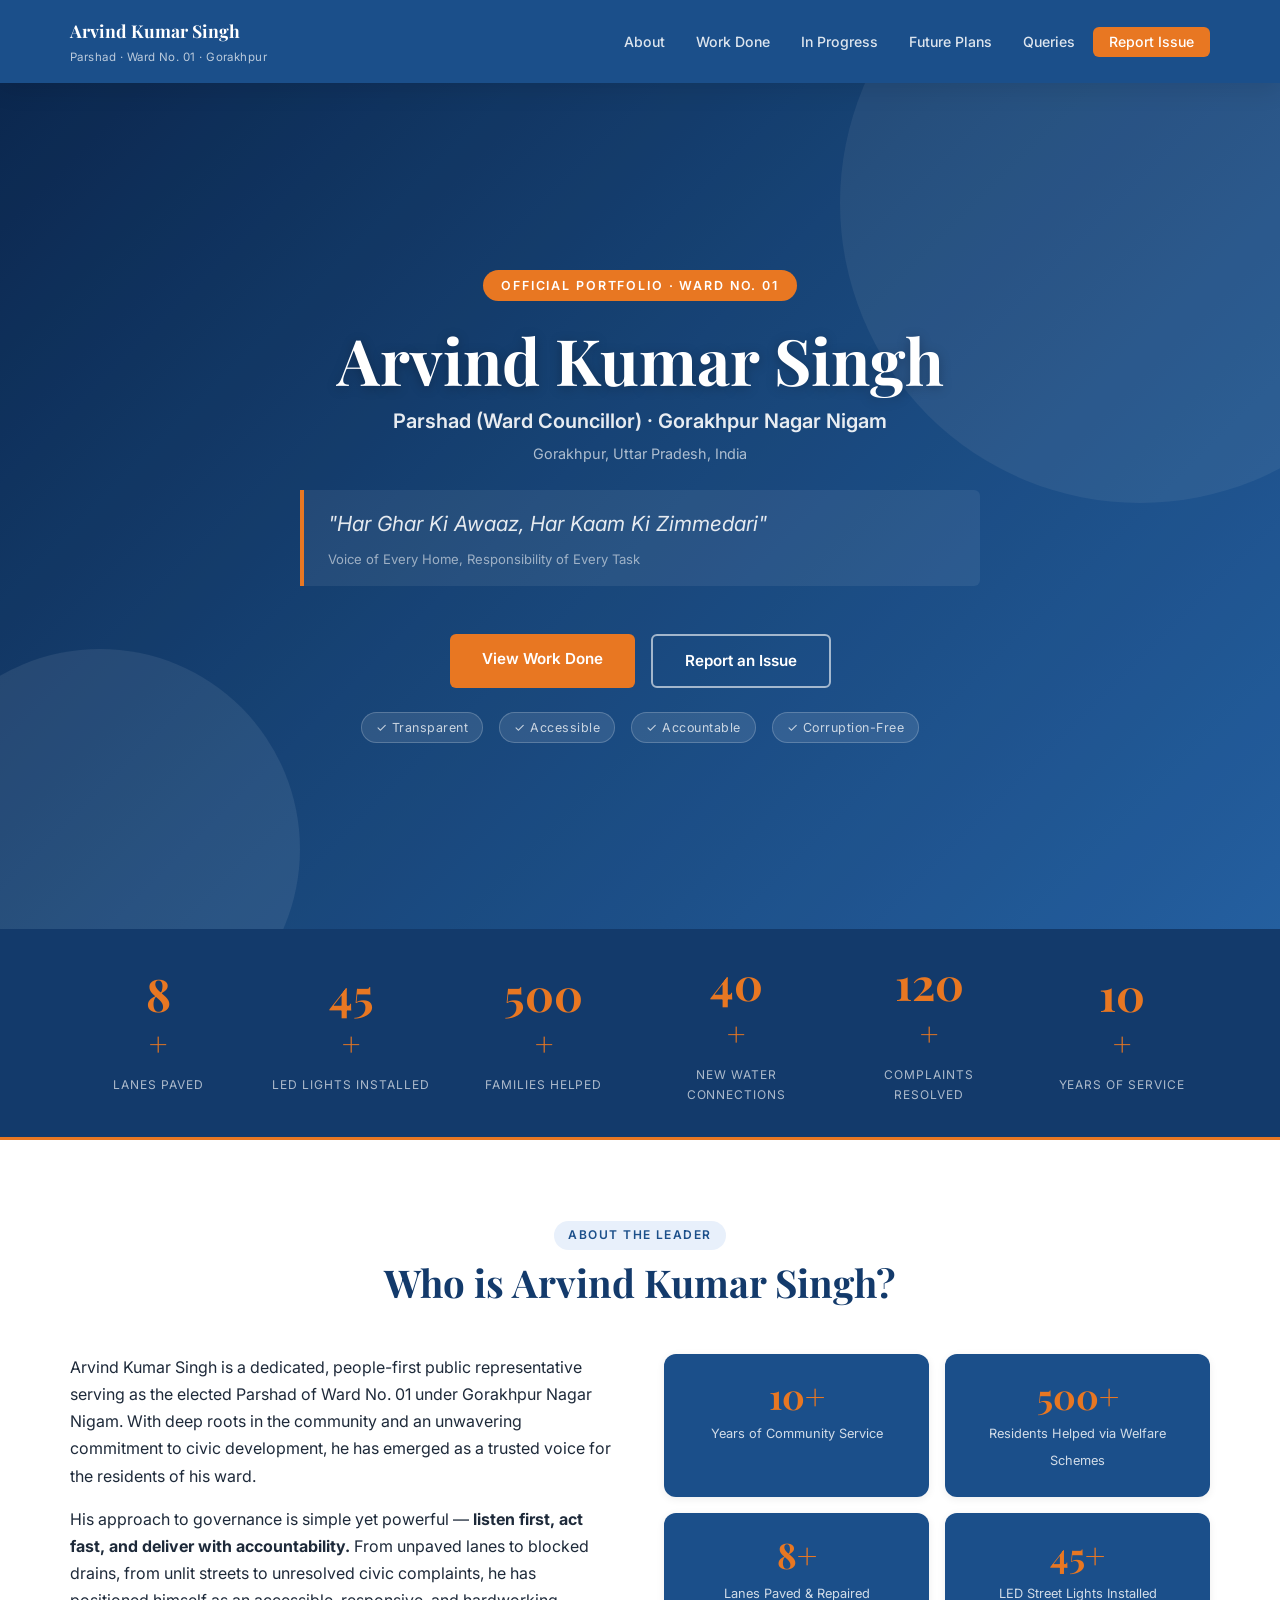
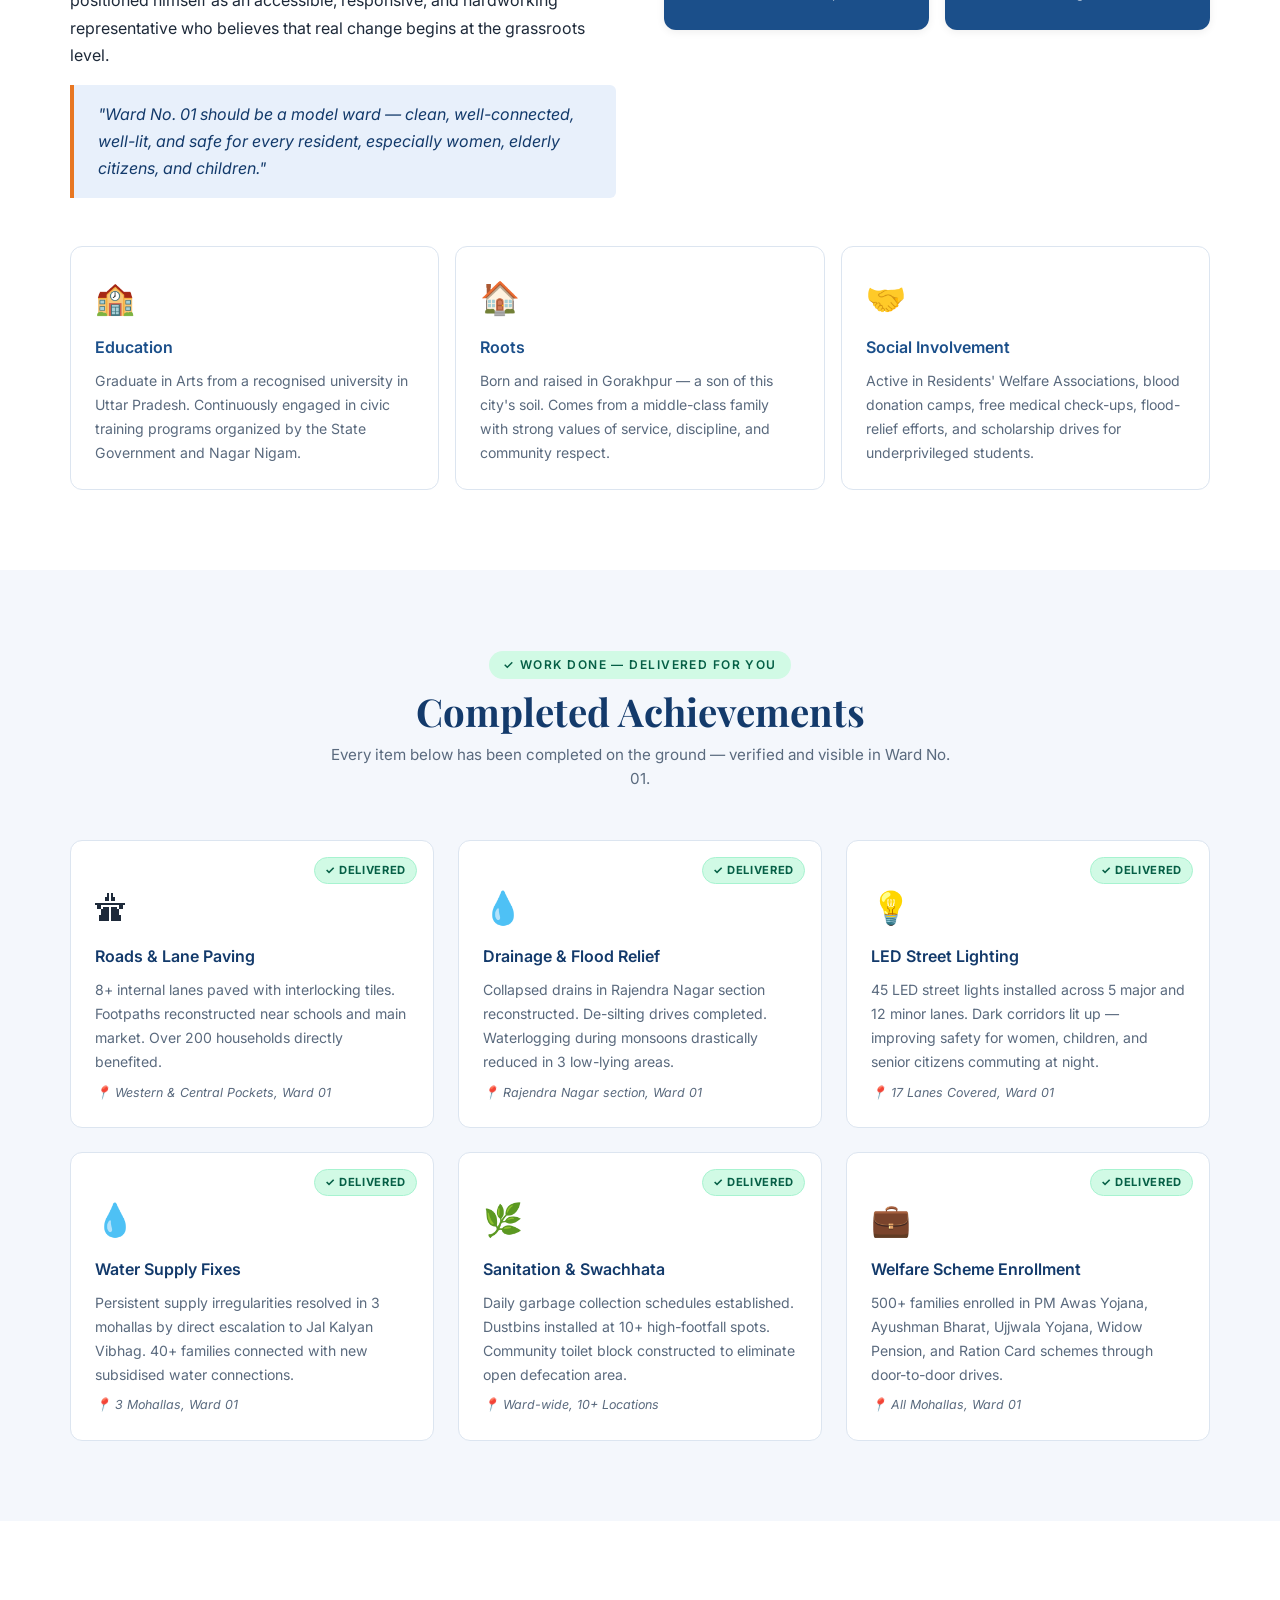
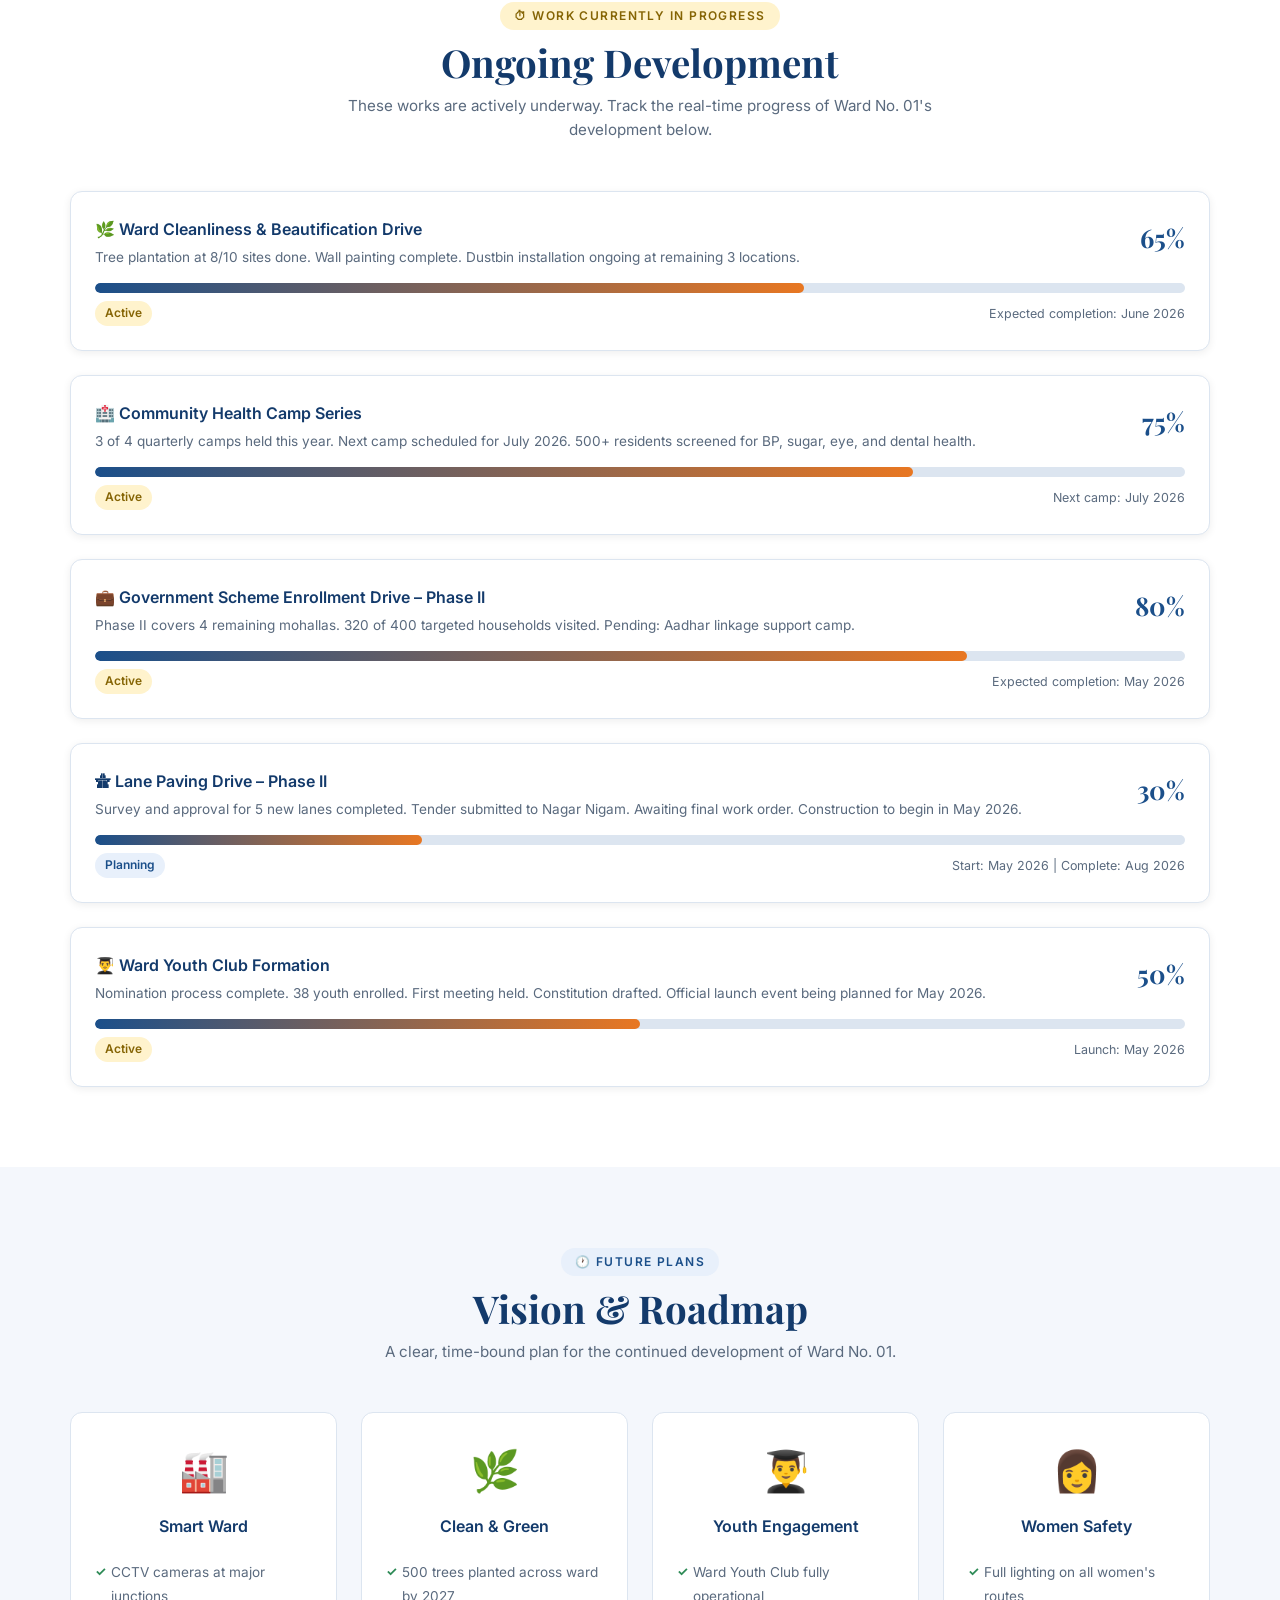
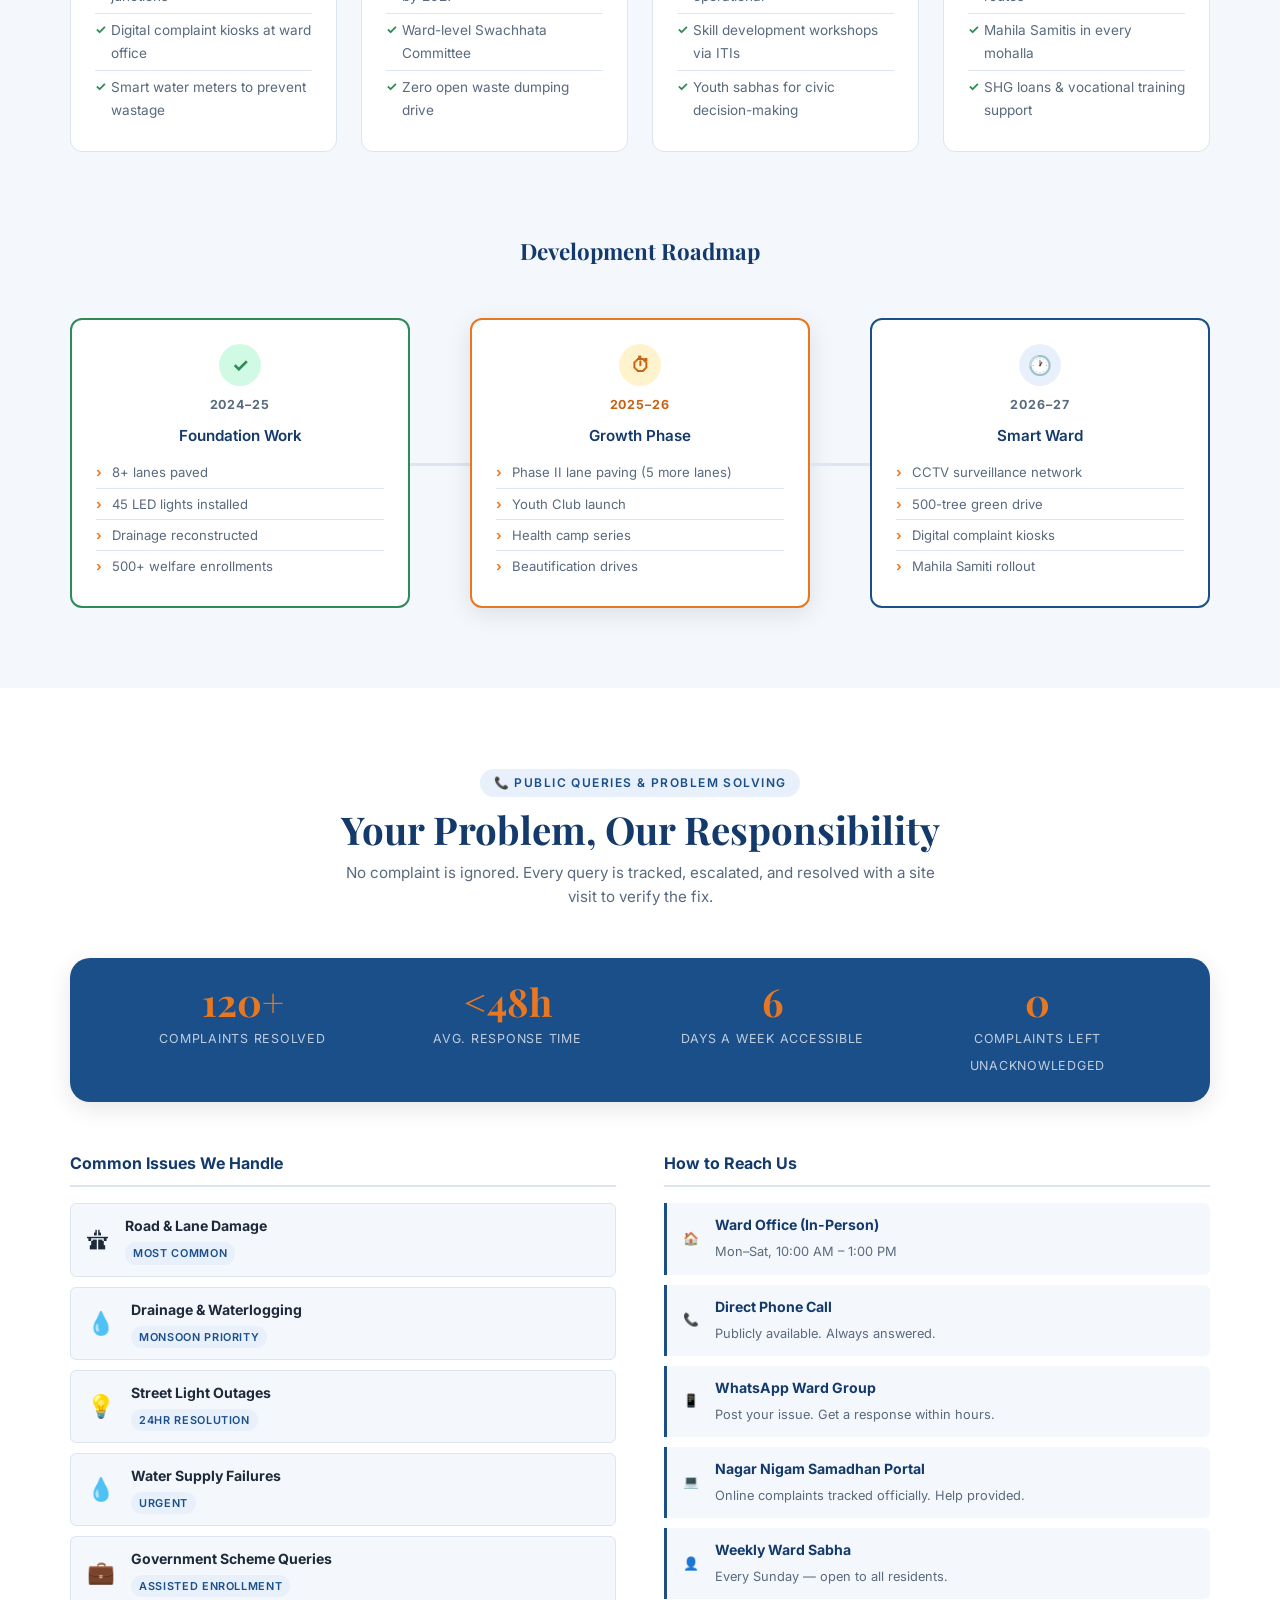
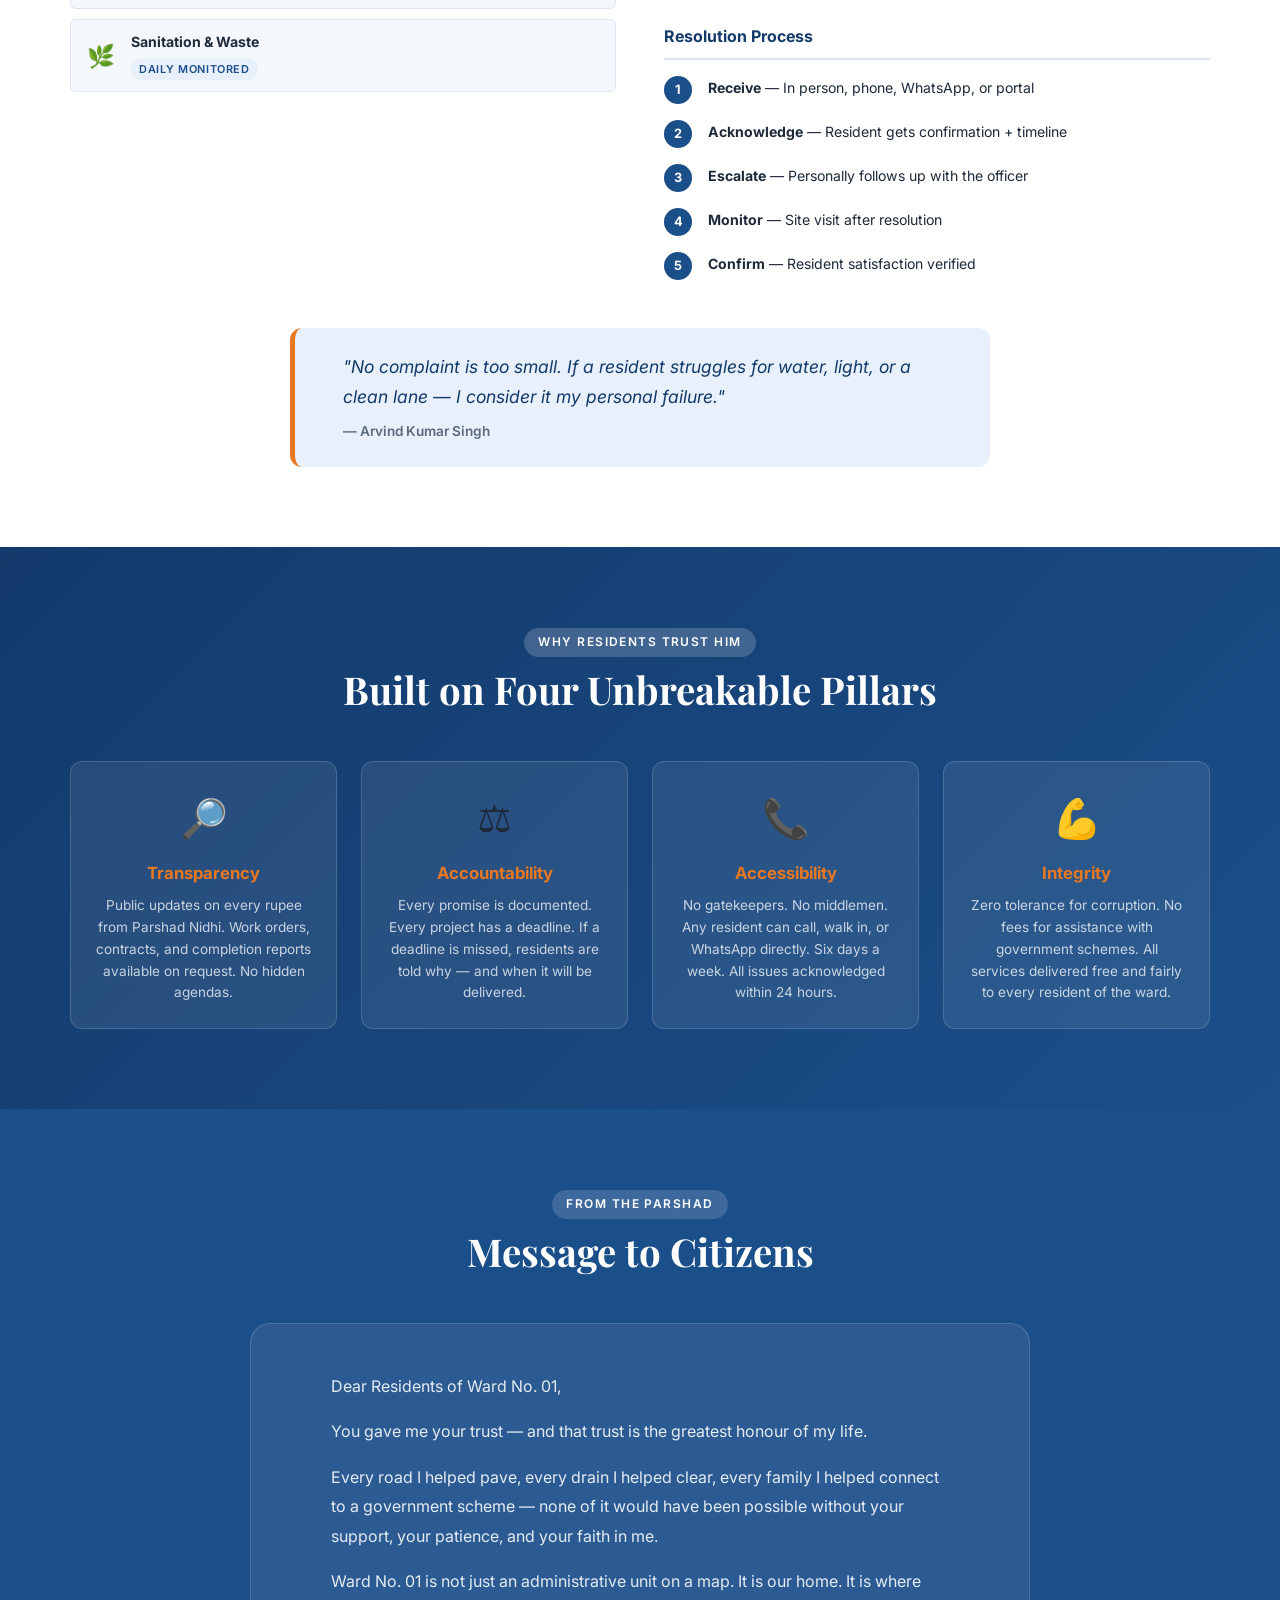
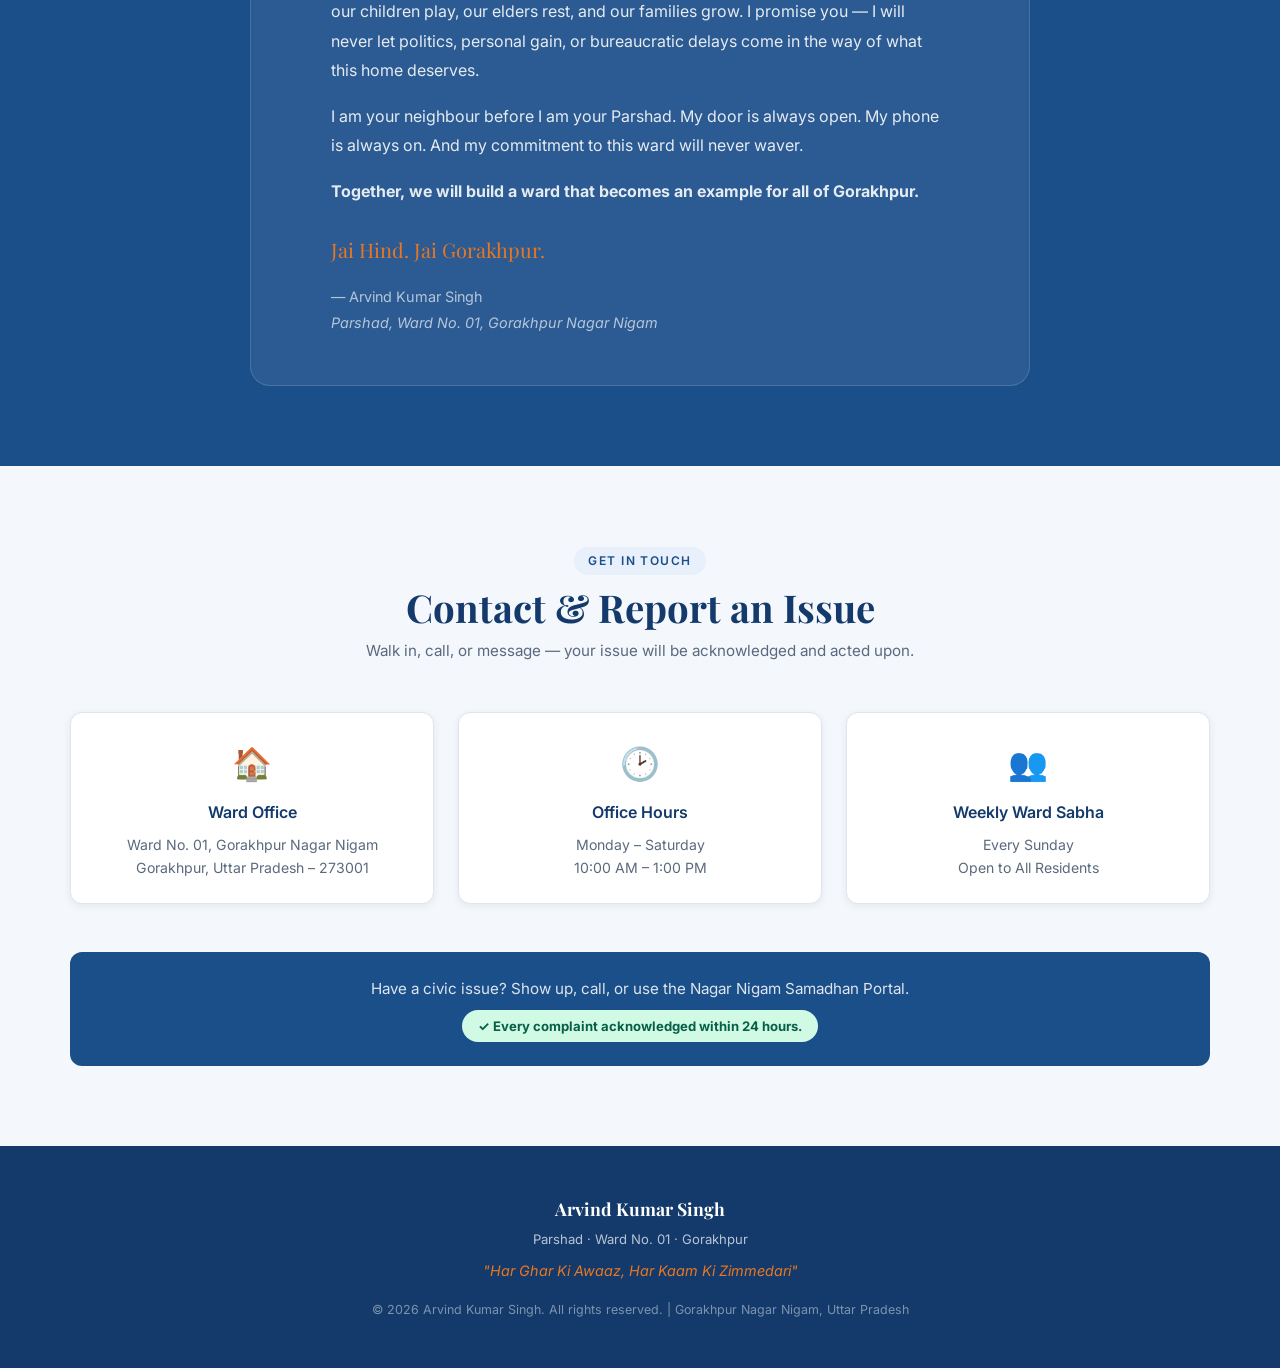
==== index.html @ ca85fe75 "Initial commit: portfolio website for Arvind Kumar Singh, Parshad Ward 01" ====
<!DOCTYPE html>
<html lang="en">
<head>
  <meta charset="UTF-8" />
  <meta name="viewport" content="width=device-width, initial-scale=1.0" />
  <meta name="description" content="Official portfolio of Arvind Kumar Singh – Parshad, Ward No. 01, Gorakhpur. See completed works, ongoing projects, future plans, and how to report issues." />
  <title>Arvind Kumar Singh – Parshad, Ward No. 01, Gorakhpur</title>
  <link rel="stylesheet" href="css/style.css" />
  <link href="https://fonts.googleapis.com/css2?family=Inter:wght@400;500;600;700&family=Playfair+Display:wght@700&display=swap" rel="stylesheet" />
</head>
<body>

  <!-- =====================
       NAVIGATION
  ===================== -->
  <header class="site-header" id="top">
    <div class="container header-inner">
      <div class="logo">
        <span class="logo-name">Arvind Kumar Singh</span>
        <span class="logo-title">Parshad · Ward No. 01 · Gorakhpur</span>
      </div>
      <button class="nav-toggle" aria-label="Toggle navigation" aria-expanded="false">
        <span></span><span></span><span></span>
      </button>
      <nav class="main-nav" id="main-nav">
        <ul>
          <li><a href="#about">About</a></li>
          <li><a href="#achievements">Work Done</a></li>
          <li><a href="#ongoing">In Progress</a></li>
          <li><a href="#vision">Future Plans</a></li>
          <li><a href="#queries">Queries</a></li>
          <li><a href="#contact" class="nav-cta">Report Issue</a></li>
        </ul>
      </nav>
    </div>
  </header>

  <main>

    <!-- =====================
         HERO
    ===================== -->
    <section class="hero" id="hero">
      <div class="hero-overlay"></div>
      <div class="container hero-content">
        <p class="hero-badge">Official Portfolio · Ward No. 01</p>
        <h1 class="hero-name">Arvind Kumar Singh</h1>
        <p class="hero-designation">Parshad (Ward Councillor) · Gorakhpur Nagar Nigam</p>
        <p class="hero-city">Gorakhpur, Uttar Pradesh, India</p>
        <blockquote class="hero-slogan">
          "Har Ghar Ki Awaaz, Har Kaam Ki Zimmedari"
          <cite>Voice of Every Home, Responsibility of Every Task</cite>
        </blockquote>
        <div class="hero-actions">
          <a href="#achievements" class="btn btn-primary">View Work Done</a>
          <a href="#queries" class="btn btn-outline">Report an Issue</a>
        </div>
        <div class="hero-trust-badges">
          <span>&#10003; Transparent</span>
          <span>&#10003; Accessible</span>
          <span>&#10003; Accountable</span>
          <span>&#10003; Corruption-Free</span>
        </div>
      </div>
    </section>

    <!-- =====================
         IMPACT STRIP
    ===================== -->
    <div class="impact-strip">
      <div class="container impact-strip-inner">
        <!-- Update these numbers as work grows -->
        <div class="impact-item">
          <span class="impact-num" data-target="8">0</span><span class="impact-plus">+</span>
          <span class="impact-label">Lanes Paved</span>
        </div>
        <div class="impact-item">
          <span class="impact-num" data-target="45">0</span><span class="impact-plus">+</span>
          <span class="impact-label">LED Lights Installed</span>
        </div>
        <div class="impact-item">
          <span class="impact-num" data-target="500">0</span><span class="impact-plus">+</span>
          <span class="impact-label">Families Helped</span>
        </div>
        <div class="impact-item">
          <span class="impact-num" data-target="40">0</span><span class="impact-plus">+</span>
          <span class="impact-label">New Water Connections</span>
        </div>
        <div class="impact-item">
          <span class="impact-num" data-target="120">0</span><span class="impact-plus">+</span>
          <span class="impact-label">Complaints Resolved</span>
        </div>
        <div class="impact-item">
          <span class="impact-num" data-target="10">0</span><span class="impact-plus">+</span>
          <span class="impact-label">Years of Service</span>
        </div>
      </div>
    </div>

    <!-- =====================
         ABOUT
    ===================== -->
    <section class="section" id="about">
      <div class="container">
        <div class="section-header">
          <span class="section-tag">About the Leader</span>
          <h2 class="section-title">Who is Arvind Kumar Singh?</h2>
        </div>
        <div class="about-grid">
          <div class="about-text">
            <p>
              Arvind Kumar Singh is a dedicated, people-first public representative serving as the elected
              Parshad of Ward No. 01 under Gorakhpur Nagar Nigam. With deep roots in the community and an
              unwavering commitment to civic development, he has emerged as a trusted voice for the residents
              of his ward.
            </p>
            <p>
              His approach to governance is simple yet powerful —
              <strong>listen first, act fast, and deliver with accountability.</strong>
              From unpaved lanes to blocked drains, from unlit streets to unresolved civic complaints, he
              has positioned himself as an accessible, responsive, and hardworking representative who
              believes that real change begins at the grassroots level.
            </p>
            <blockquote class="inline-quote">
              "Ward No. 01 should be a model ward — clean, well-connected, well-lit, and safe for every
              resident, especially women, elderly citizens, and children."
            </blockquote>
          </div>
          <div class="about-cards">
            <div class="stat-card">
              <span class="stat-number">10+</span>
              <span class="stat-label">Years of Community Service</span>
            </div>
            <div class="stat-card">
              <span class="stat-number">500+</span>
              <span class="stat-label">Residents Helped via Welfare Schemes</span>
            </div>
            <div class="stat-card">
              <span class="stat-number">8+</span>
              <span class="stat-label">Lanes Paved & Repaired</span>
            </div>
            <div class="stat-card">
              <span class="stat-number">45+</span>
              <span class="stat-label">LED Street Lights Installed</span>
            </div>
          </div>
        </div>
        <div class="bg-cards-row">
          <div class="bg-card">
            <div class="bg-card-icon">&#127979;</div>
            <h3>Education</h3>
            <p>Graduate in Arts from a recognised university in Uttar Pradesh. Continuously engaged in civic training programs organized by the State Government and Nagar Nigam.</p>
          </div>
          <div class="bg-card">
            <div class="bg-card-icon">&#127968;</div>
            <h3>Roots</h3>
            <p>Born and raised in Gorakhpur — a son of this city's soil. Comes from a middle-class family with strong values of service, discipline, and community respect.</p>
          </div>
          <div class="bg-card">
            <div class="bg-card-icon">&#129309;</div>
            <h3>Social Involvement</h3>
            <p>Active in Residents' Welfare Associations, blood donation camps, free medical check-ups, flood-relief efforts, and scholarship drives for underprivileged students.</p>
          </div>
        </div>
      </div>
    </section>

    <!-- =====================
         ACHIEVEMENTS — WORK DONE
    ===================== -->
    <section class="section section-alt" id="achievements">
      <div class="container">
        <div class="section-header">
          <span class="section-tag section-tag-green">&#10003; Work Done — Delivered for You</span>
          <h2 class="section-title">Completed Achievements</h2>
          <p class="section-sub">Every item below has been completed on the ground — verified and visible in Ward No. 01.</p>
        </div>

        <div class="achievements-grid">

          <div class="achievement-item">
            <div class="delivered-badge">&#10003; Delivered</div>
            <div class="achievement-icon">&#128739;</div>
            <h3>Roads & Lane Paving</h3>
            <p>8+ internal lanes paved with interlocking tiles. Footpaths reconstructed near schools and main market. Over 200 households directly benefited.</p>
            <div class="achievement-meta">&#128205; Western & Central Pockets, Ward 01</div>
          </div>

          <div class="achievement-item">
            <div class="delivered-badge">&#10003; Delivered</div>
            <div class="achievement-icon">&#128167;</div>
            <h3>Drainage & Flood Relief</h3>
            <p>Collapsed drains in Rajendra Nagar section reconstructed. De-silting drives completed. Waterlogging during monsoons drastically reduced in 3 low-lying areas.</p>
            <div class="achievement-meta">&#128205; Rajendra Nagar section, Ward 01</div>
          </div>

          <div class="achievement-item">
            <div class="delivered-badge">&#10003; Delivered</div>
            <div class="achievement-icon">&#128161;</div>
            <h3>LED Street Lighting</h3>
            <p>45 LED street lights installed across 5 major and 12 minor lanes. Dark corridors lit up — improving safety for women, children, and senior citizens commuting at night.</p>
            <div class="achievement-meta">&#128205; 17 Lanes Covered, Ward 01</div>
          </div>

          <div class="achievement-item">
            <div class="delivered-badge">&#10003; Delivered</div>
            <div class="achievement-icon">&#128167;</div>
            <h3>Water Supply Fixes</h3>
            <p>Persistent supply irregularities resolved in 3 mohallas by direct escalation to Jal Kalyan Vibhag. 40+ families connected with new subsidised water connections.</p>
            <div class="achievement-meta">&#128205; 3 Mohallas, Ward 01</div>
          </div>

          <div class="achievement-item">
            <div class="delivered-badge">&#10003; Delivered</div>
            <div class="achievement-icon">&#127807;</div>
            <h3>Sanitation & Swachhata</h3>
            <p>Daily garbage collection schedules established. Dustbins installed at 10+ high-footfall spots. Community toilet block constructed to eliminate open defecation area.</p>
            <div class="achievement-meta">&#128205; Ward-wide, 10+ Locations</div>
          </div>

          <div class="achievement-item">
            <div class="delivered-badge">&#10003; Delivered</div>
            <div class="achievement-icon">&#128188;</div>
            <h3>Welfare Scheme Enrollment</h3>
            <p>500+ families enrolled in PM Awas Yojana, Ayushman Bharat, Ujjwala Yojana, Widow Pension, and Ration Card schemes through door-to-door drives.</p>
            <div class="achievement-meta">&#128205; All Mohallas, Ward 01</div>
          </div>

        </div>
      </div>
    </section>

    <!-- =====================
         ONGOING WORK — IN PROGRESS
    ===================== -->
    <section class="section" id="ongoing">
      <div class="container">
        <div class="section-header">
          <span class="section-tag section-tag-amber">&#9201; Work Currently In Progress</span>
          <h2 class="section-title">Ongoing Development</h2>
          <p class="section-sub">These works are actively underway. Track the real-time progress of Ward No. 01's development below.</p>
        </div>

        <!-- Progress bars — update the data-progress value (0–100) to change the fill -->
        <div class="progress-section">

          <div class="progress-item">
            <div class="progress-header">
              <div>
                <h3 class="progress-title">&#127807; Ward Cleanliness & Beautification Drive</h3>
                <p class="progress-desc">Tree plantation at 8/10 sites done. Wall painting complete. Dustbin installation ongoing at remaining 3 locations.</p>
              </div>
              <span class="progress-pct">65%</span>
            </div>
            <div class="progress-bar-track">
              <div class="progress-bar-fill" data-progress="65"></div>
            </div>
            <div class="progress-footer">
              <span class="progress-status ongoing-dot">Active</span>
              <span>Expected completion: June 2026</span>
            </div>
          </div>

          <div class="progress-item">
            <div class="progress-header">
              <div>
                <h3 class="progress-title">&#127973; Community Health Camp Series</h3>
                <p class="progress-desc">3 of 4 quarterly camps held this year. Next camp scheduled for July 2026. 500+ residents screened for BP, sugar, eye, and dental health.</p>
              </div>
              <span class="progress-pct">75%</span>
            </div>
            <div class="progress-bar-track">
              <div class="progress-bar-fill" data-progress="75"></div>
            </div>
            <div class="progress-footer">
              <span class="progress-status ongoing-dot">Active</span>
              <span>Next camp: July 2026</span>
            </div>
          </div>

          <div class="progress-item">
            <div class="progress-header">
              <div>
                <h3 class="progress-title">&#128188; Government Scheme Enrollment Drive – Phase II</h3>
                <p class="progress-desc">Phase II covers 4 remaining mohallas. 320 of 400 targeted households visited. Pending: Aadhar linkage support camp.</p>
              </div>
              <span class="progress-pct">80%</span>
            </div>
            <div class="progress-bar-track">
              <div class="progress-bar-fill" data-progress="80"></div>
            </div>
            <div class="progress-footer">
              <span class="progress-status ongoing-dot">Active</span>
              <span>Expected completion: May 2026</span>
            </div>
          </div>

          <div class="progress-item">
            <div class="progress-header">
              <div>
                <h3 class="progress-title">&#128739; Lane Paving Drive – Phase II</h3>
                <p class="progress-desc">Survey and approval for 5 new lanes completed. Tender submitted to Nagar Nigam. Awaiting final work order. Construction to begin in May 2026.</p>
              </div>
              <span class="progress-pct">30%</span>
            </div>
            <div class="progress-bar-track">
              <div class="progress-bar-fill" data-progress="30"></div>
            </div>
            <div class="progress-footer">
              <span class="progress-status planning-dot">Planning</span>
              <span>Start: May 2026 | Complete: Aug 2026</span>
            </div>
          </div>

          <div class="progress-item">
            <div class="progress-header">
              <div>
                <h3 class="progress-title">&#128104;&#8205;&#127891; Ward Youth Club Formation</h3>
                <p class="progress-desc">Nomination process complete. 38 youth enrolled. First meeting held. Constitution drafted. Official launch event being planned for May 2026.</p>
              </div>
              <span class="progress-pct">50%</span>
            </div>
            <div class="progress-bar-track">
              <div class="progress-bar-fill" data-progress="50"></div>
            </div>
            <div class="progress-footer">
              <span class="progress-status ongoing-dot">Active</span>
              <span>Launch: May 2026</span>
            </div>
          </div>

        </div>
      </div>
    </section>

    <!-- =====================
         VISION & FUTURE PLANS
    ===================== -->
    <section class="section section-alt" id="vision">
      <div class="container">
        <div class="section-header">
          <span class="section-tag">&#128336; Future Plans</span>
          <h2 class="section-title">Vision & Roadmap</h2>
          <p class="section-sub">A clear, time-bound plan for the continued development of Ward No. 01.</p>
        </div>

        <div class="vision-grid">
          <div class="vision-card">
            <div class="vision-icon">&#127981;</div>
            <h3>Smart Ward</h3>
            <ul>
              <li>CCTV cameras at major junctions</li>
              <li>Digital complaint kiosks at ward office</li>
              <li>Smart water meters to prevent wastage</li>
            </ul>
          </div>
          <div class="vision-card">
            <div class="vision-icon">&#127807;</div>
            <h3>Clean & Green</h3>
            <ul>
              <li>500 trees planted across ward by 2027</li>
              <li>Ward-level Swachhata Committee</li>
              <li>Zero open waste dumping drive</li>
            </ul>
          </div>
          <div class="vision-card">
            <div class="vision-icon">&#128104;&#8205;&#127891;</div>
            <h3>Youth Engagement</h3>
            <ul>
              <li>Ward Youth Club fully operational</li>
              <li>Skill development workshops via ITIs</li>
              <li>Youth sabhas for civic decision-making</li>
            </ul>
          </div>
          <div class="vision-card">
            <div class="vision-icon">&#128105;</div>
            <h3>Women Safety</h3>
            <ul>
              <li>Full lighting on all women's routes</li>
              <li>Mahila Samitis in every mohalla</li>
              <li>SHG loans & vocational training support</li>
            </ul>
          </div>
        </div>

        <!-- Roadmap Timeline -->
        <div class="roadmap">
          <h3 class="roadmap-title">Development Roadmap</h3>
          <div class="roadmap-track">

            <div class="roadmap-phase phase-done">
              <div class="roadmap-marker">&#10003;</div>
              <div class="roadmap-year">2024–25</div>
              <div class="roadmap-content">
                <h4>Foundation Work</h4>
                <ul>
                  <li>8+ lanes paved</li>
                  <li>45 LED lights installed</li>
                  <li>Drainage reconstructed</li>
                  <li>500+ welfare enrollments</li>
                </ul>
              </div>
            </div>

            <div class="roadmap-connector"></div>

            <div class="roadmap-phase phase-active">
              <div class="roadmap-marker">&#9201;</div>
              <div class="roadmap-year">2025–26</div>
              <div class="roadmap-content">
                <h4>Growth Phase</h4>
                <ul>
                  <li>Phase II lane paving (5 more lanes)</li>
                  <li>Youth Club launch</li>
                  <li>Health camp series</li>
                  <li>Beautification drives</li>
                </ul>
              </div>
            </div>

            <div class="roadmap-connector"></div>

            <div class="roadmap-phase phase-planned">
              <div class="roadmap-marker">&#128336;</div>
              <div class="roadmap-year">2026–27</div>
              <div class="roadmap-content">
                <h4>Smart Ward</h4>
                <ul>
                  <li>CCTV surveillance network</li>
                  <li>500-tree green drive</li>
                  <li>Digital complaint kiosks</li>
                  <li>Mahila Samiti rollout</li>
                </ul>
              </div>
            </div>

          </div>
        </div>

      </div>
    </section>

    <!-- =====================
         PUBLIC QUERIES & PROBLEM-SOLVING
    ===================== -->
    <section class="section" id="queries">
      <div class="container">
        <div class="section-header">
          <span class="section-tag">&#128222; Public Queries & Problem Solving</span>
          <h2 class="section-title">Your Problem, Our Responsibility</h2>
          <p class="section-sub">No complaint is ignored. Every query is tracked, escalated, and resolved with a site visit to verify the fix.</p>
        </div>

        <!-- Query Stats Bar -->
        <div class="query-stats-bar">
          <div class="query-stat">
            <span class="query-stat-num">120+</span>
            <span class="query-stat-label">Complaints Resolved</span>
          </div>
          <div class="query-stat">
            <span class="query-stat-num">&lt;48h</span>
            <span class="query-stat-label">Avg. Response Time</span>
          </div>
          <div class="query-stat">
            <span class="query-stat-num">6</span>
            <span class="query-stat-label">Days a Week Accessible</span>
          </div>
          <div class="query-stat">
            <span class="query-stat-num">0</span>
            <span class="query-stat-label">Complaints Left Unacknowledged</span>
          </div>
        </div>

        <div class="queries-grid">

          <!-- Common Issues Handled -->
          <div class="queries-left">
            <h3 class="queries-subheading">Common Issues We Handle</h3>
            <div class="issue-types">
              <div class="issue-type">
                <span class="issue-icon">&#128739;</span>
                <div>
                  <strong>Road & Lane Damage</strong>
                  <span class="issue-tag">Most Common</span>
                </div>
              </div>
              <div class="issue-type">
                <span class="issue-icon">&#128167;</span>
                <div>
                  <strong>Drainage & Waterlogging</strong>
                  <span class="issue-tag">Monsoon Priority</span>
                </div>
              </div>
              <div class="issue-type">
                <span class="issue-icon">&#128161;</span>
                <div>
                  <strong>Street Light Outages</strong>
                  <span class="issue-tag">24hr Resolution</span>
                </div>
              </div>
              <div class="issue-type">
                <span class="issue-icon">&#128167;</span>
                <div>
                  <strong>Water Supply Failures</strong>
                  <span class="issue-tag">Urgent</span>
                </div>
              </div>
              <div class="issue-type">
                <span class="issue-icon">&#128188;</span>
                <div>
                  <strong>Government Scheme Queries</strong>
                  <span class="issue-tag">Assisted Enrollment</span>
                </div>
              </div>
              <div class="issue-type">
                <span class="issue-icon">&#127807;</span>
                <div>
                  <strong>Sanitation & Waste</strong>
                  <span class="issue-tag">Daily Monitored</span>
                </div>
              </div>
            </div>
          </div>

          <!-- How to Reach + Process -->
          <div class="queries-right">
            <h3 class="queries-subheading">How to Reach Us</h3>
            <div class="reach-channels">
              <div class="reach-channel">
                <span class="reach-icon">&#127968;</span>
                <div>
                  <strong>Ward Office (In-Person)</strong>
                  <span>Mon–Sat, 10:00 AM – 1:00 PM</span>
                </div>
              </div>
              <div class="reach-channel">
                <span class="reach-icon">&#128222;</span>
                <div>
                  <strong>Direct Phone Call</strong>
                  <span>Publicly available. Always answered.</span>
                </div>
              </div>
              <div class="reach-channel">
                <span class="reach-icon">&#128241;</span>
                <div>
                  <strong>WhatsApp Ward Group</strong>
                  <span>Post your issue. Get a response within hours.</span>
                </div>
              </div>
              <div class="reach-channel">
                <span class="reach-icon">&#128187;</span>
                <div>
                  <strong>Nagar Nigam Samadhan Portal</strong>
                  <span>Online complaints tracked officially. Help provided.</span>
                </div>
              </div>
              <div class="reach-channel">
                <span class="reach-icon">&#128100;</span>
                <div>
                  <strong>Weekly Ward Sabha</strong>
                  <span>Every Sunday — open to all residents.</span>
                </div>
              </div>
            </div>

            <h3 class="queries-subheading" style="margin-top:1.5rem;">Resolution Process</h3>
            <ol class="steps-list">
              <li><span class="step-num">1</span><div><strong>Receive</strong> — In person, phone, WhatsApp, or portal</div></li>
              <li><span class="step-num">2</span><div><strong>Acknowledge</strong> — Resident gets confirmation + timeline</div></li>
              <li><span class="step-num">3</span><div><strong>Escalate</strong> — Personally follows up with the officer</div></li>
              <li><span class="step-num">4</span><div><strong>Monitor</strong> — Site visit after resolution</div></li>
              <li><span class="step-num">5</span><div><strong>Confirm</strong> — Resident satisfaction verified</div></li>
            </ol>
          </div>

        </div>

        <blockquote class="query-quote">
          "No complaint is too small. If a resident struggles for water, light, or a clean lane — I consider it my personal failure."
          <cite>— Arvind Kumar Singh</cite>
        </blockquote>

      </div>
    </section>

    <!-- =====================
         TRUST PILLARS
    ===================== -->
    <section class="section trust-section">
      <div class="container">
        <div class="section-header">
          <span class="section-tag section-tag-white">Why Residents Trust Him</span>
          <h2 class="section-title" style="color:#fff;">Built on Four Unbreakable Pillars</h2>
        </div>
        <div class="trust-grid">

          <div class="trust-card">
            <div class="trust-icon">&#128270;</div>
            <h3>Transparency</h3>
            <p>Public updates on every rupee from Parshad Nidhi. Work orders, contracts, and completion reports available on request. No hidden agendas.</p>
          </div>

          <div class="trust-card">
            <div class="trust-icon">&#9878;</div>
            <h3>Accountability</h3>
            <p>Every promise is documented. Every project has a deadline. If a deadline is missed, residents are told why — and when it will be delivered.</p>
          </div>

          <div class="trust-card">
            <div class="trust-icon">&#128222;</div>
            <h3>Accessibility</h3>
            <p>No gatekeepers. No middlemen. Any resident can call, walk in, or WhatsApp directly. Six days a week. All issues acknowledged within 24 hours.</p>
          </div>

          <div class="trust-card">
            <div class="trust-icon">&#128170;</div>
            <h3>Integrity</h3>
            <p>Zero tolerance for corruption. No fees for assistance with government schemes. All services delivered free and fairly to every resident of the ward.</p>
          </div>

        </div>
      </div>
    </section>

    <!-- =====================
         MESSAGE TO CITIZENS
    ===================== -->
    <section class="section message-section">
      <div class="container">
        <div class="section-header">
          <span class="section-tag">From the Parshad</span>
          <h2 class="section-title">Message to Citizens</h2>
        </div>
        <div class="message-box">
          <p>Dear Residents of Ward No. 01,</p>
          <p>You gave me your trust — and that trust is the greatest honour of my life.</p>
          <p>Every road I helped pave, every drain I helped clear, every family I helped connect to a government scheme — none of it would have been possible without your support, your patience, and your faith in me.</p>
          <p>Ward No. 01 is not just an administrative unit on a map. It is our home. It is where our children play, our elders rest, and our families grow. I promise you — I will never let politics, personal gain, or bureaucratic delays come in the way of what this home deserves.</p>
          <p>I am your neighbour before I am your Parshad. My door is always open. My phone is always on. And my commitment to this ward will never waver.</p>
          <p><strong>Together, we will build a ward that becomes an example for all of Gorakhpur.</strong></p>
          <p class="message-sign">Jai Hind. Jai Gorakhpur.</p>
          <p class="message-author">— Arvind Kumar Singh<br/><em>Parshad, Ward No. 01, Gorakhpur Nagar Nigam</em></p>
        </div>
      </div>
    </section>

    <!-- =====================
         CONTACT
    ===================== -->
    <section class="section section-alt" id="contact">
      <div class="container">
        <div class="section-header">
          <span class="section-tag">Get In Touch</span>
          <h2 class="section-title">Contact & Report an Issue</h2>
          <p class="section-sub">Walk in, call, or message — your issue will be acknowledged and acted upon.</p>
        </div>
        <div class="contact-grid">
          <div class="contact-card">
            <div class="contact-icon">&#127968;</div>
            <h3>Ward Office</h3>
            <p>Ward No. 01, Gorakhpur Nagar Nigam<br/>Gorakhpur, Uttar Pradesh – 273001</p>
          </div>
          <div class="contact-card">
            <div class="contact-icon">&#128337;</div>
            <h3>Office Hours</h3>
            <p>Monday – Saturday<br/>10:00 AM – 1:00 PM</p>
          </div>
          <div class="contact-card">
            <div class="contact-icon">&#128101;</div>
            <h3>Weekly Ward Sabha</h3>
            <p>Every Sunday<br/>Open to All Residents</p>
          </div>
        </div>
        <div class="contact-cta">
          <p>Have a civic issue? Show up, call, or use the Nagar Nigam Samadhan Portal.</p>
          <span class="contact-promise">&#10003; Every complaint acknowledged within 24 hours.</span>
        </div>
      </div>
    </section>

  </main>

  <!-- =====================
       FOOTER
  ===================== -->
  <footer class="site-footer">
    <div class="container footer-inner">
      <div class="footer-brand">
        <strong>Arvind Kumar Singh</strong>
        <span>Parshad · Ward No. 01 · Gorakhpur</span>
      </div>
      <p class="footer-slogan">"Har Ghar Ki Awaaz, Har Kaam Ki Zimmedari"</p>
      <p class="footer-note">&#169; 2026 Arvind Kumar Singh. All rights reserved. | Gorakhpur Nagar Nigam, Uttar Pradesh</p>
    </div>
  </footer>

  <a href="#top" class="back-to-top" id="backToTop" aria-label="Back to top">&#8679;</a>

  <script src="js/main.js"></script>
</body>
</html>
---- css/style.css ----
/* ==========================================================
   PORTFOLIO WEBSITE – Arvind Kumar Singh, Parshad Ward 01
   style.css
   ----------------------------------------------------------
   HOW TO CUSTOMISE:
   - Change colors  → edit the :root variables below
   - Change fonts   → update --font-main / --font-heading
   - Change spacing → adjust --space-* variables
   All components reference these variables, so one change
   updates the entire site.
   ========================================================== */

/* ── 1. DESIGN TOKENS (edit here to retheme) ─────────────── */
:root {
  /* Brand colors */
  --color-primary:       #1B4F8A;   /* deep civic blue        */
  --color-primary-dark:  #133a6b;
  --color-primary-light: #e8f0fb;
  --color-accent:        #E87722;   /* saffron / warm orange  */
  --color-accent-dark:   #c96110;
  --color-green:         #2E8B57;   /* welfare / growth green */

  /* Neutrals */
  --color-text:          #1e2a3a;
  --color-text-muted:    #5a6a7e;
  --color-bg:            #ffffff;
  --color-bg-alt:        #f4f7fc;
  --color-border:        #dce5f0;

  /* Typography */
  --font-main:    'Inter', system-ui, sans-serif;
  --font-heading: 'Playfair Display', Georgia, serif;

  /* Spacing scale */
  --space-xs:  0.5rem;
  --space-sm:  1rem;
  --space-md:  1.5rem;
  --space-lg:  3rem;
  --space-xl:  5rem;

  /* Border radius */
  --radius-sm: 6px;
  --radius-md: 12px;
  --radius-lg: 20px;

  /* Shadows */
  --shadow-sm: 0 2px 8px rgba(0,0,0,0.07);
  --shadow-md: 0 6px 24px rgba(0,0,0,0.10);
  --shadow-lg: 0 12px 40px rgba(0,0,0,0.13);

  /* Transition */
  --transition: 0.25s ease;
}

/* ── 2. RESET & BASE ─────────────────────────────────────── */
*, *::before, *::after { box-sizing: border-box; margin: 0; padding: 0; }

html { scroll-behavior: smooth; font-size: 16px; }

body {
  font-family: var(--font-main);
  color: var(--color-text);
  background: var(--color-bg);
  line-height: 1.7;
}

img { max-width: 100%; display: block; }

a { color: var(--color-primary); text-decoration: none; transition: color var(--transition); }
a:hover { color: var(--color-accent); }

ul, ol { padding-left: 1.25rem; }

/* ── 3. LAYOUT UTILITIES ─────────────────────────────────── */
.container {
  width: min(1140px, 92%);
  margin-inline: auto;
}

.section {
  padding-block: var(--space-xl);
}

.section-alt {
  background: var(--color-bg-alt);
}

.section-header {
  text-align: center;
  margin-bottom: var(--space-lg);
}

.section-tag {
  display: inline-block;
  background: var(--color-primary-light);
  color: var(--color-primary);
  font-size: 0.75rem;
  font-weight: 600;
  letter-spacing: 0.12em;
  text-transform: uppercase;
  padding: 4px 14px;
  border-radius: 99px;
  margin-bottom: var(--space-xs);
}

.section-title {
  font-family: var(--font-heading);
  font-size: clamp(1.6rem, 3vw, 2.4rem);
  color: var(--color-primary-dark);
  line-height: 1.25;
}

/* ── 4. BUTTONS ──────────────────────────────────────────── */
.btn {
  display: inline-block;
  padding: 0.75rem 2rem;
  border-radius: var(--radius-sm);
  font-weight: 600;
  font-size: 0.95rem;
  cursor: pointer;
  transition: background var(--transition), transform var(--transition), box-shadow var(--transition);
}

.btn-primary {
  background: var(--color-accent);
  color: #fff;
  border: none;
}

.btn-primary:hover {
  background: var(--color-accent-dark);
  color: #fff;
  transform: translateY(-2px);
  box-shadow: var(--shadow-md);
}

/* ── 5. HEADER & NAV ─────────────────────────────────────── */
.site-header {
  position: sticky;
  top: 0;
  z-index: 100;
  background: var(--color-primary);
  box-shadow: var(--shadow-md);
}

.header-inner {
  display: flex;
  align-items: center;
  justify-content: space-between;
  padding-block: var(--space-sm);
  gap: var(--space-sm);
}

.logo {
  display: flex;
  flex-direction: column;
  gap: 2px;
}

.logo-name {
  font-family: var(--font-heading);
  font-size: 1.1rem;
  color: #fff;
  font-weight: 700;
}

.logo-title {
  font-size: 0.72rem;
  color: rgba(255,255,255,0.70);
  letter-spacing: 0.04em;
}

.main-nav ul {
  display: flex;
  gap: 0.25rem;
  list-style: none;
  padding: 0;
}

.main-nav a {
  color: rgba(255,255,255,0.85);
  font-size: 0.88rem;
  font-weight: 500;
  padding: 0.4rem 0.85rem;
  border-radius: var(--radius-sm);
  transition: background var(--transition), color var(--transition);
}

.main-nav a:hover {
  background: rgba(255,255,255,0.15);
  color: #fff;
}

/* Hamburger */
.nav-toggle {
  display: none;
  flex-direction: column;
  gap: 5px;
  background: none;
  border: none;
  cursor: pointer;
  padding: 4px;
}

.nav-toggle span {
  display: block;
  width: 26px;
  height: 2px;
  background: #fff;
  border-radius: 2px;
  transition: transform var(--transition), opacity var(--transition);
}

/* ── 6. HERO ─────────────────────────────────────────────── */
.hero {
  position: relative;
  min-height: 94vh;
  display: flex;
  align-items: center;
  /* Gradient background — replace with background-image: url('assets/hero.jpg') if you add a photo */
  background: linear-gradient(135deg, #0d2e5c 0%, #1B4F8A 45%, #2a6fbb 100%);
  overflow: hidden;
}

/* Decorative circles */
.hero::before, .hero::after {
  content: '';
  position: absolute;
  border-radius: 50%;
  opacity: 0.08;
  background: #fff;
}
.hero::before { width: 600px; height: 600px; top: -180px; right: -160px; }
.hero::after  { width: 400px; height: 400px; bottom: -120px; left: -100px; }

.hero-overlay { position: absolute; inset: 0; background: rgba(0,0,0,0.15); }

.hero-content {
  position: relative;
  z-index: 1;
  text-align: center;
  padding-block: var(--space-xl);
  color: #fff;
}

.hero-badge {
  display: inline-block;
  background: var(--color-accent);
  color: #fff;
  font-size: 0.78rem;
  font-weight: 600;
  letter-spacing: 0.15em;
  text-transform: uppercase;
  padding: 5px 18px;
  border-radius: 99px;
  margin-bottom: var(--space-md);
}

.hero-name {
  font-family: var(--font-heading);
  font-size: clamp(2.4rem, 6vw, 4rem);
  font-weight: 700;
  line-height: 1.1;
  margin-bottom: var(--space-xs);
  text-shadow: 0 2px 12px rgba(0,0,0,0.25);
}

.hero-designation {
  font-size: clamp(1rem, 2vw, 1.25rem);
  font-weight: 600;
  color: rgba(255,255,255,0.90);
  margin-bottom: 4px;
}

.hero-city {
  font-size: 0.9rem;
  color: rgba(255,255,255,0.65);
  margin-bottom: var(--space-md);
}

.hero-slogan {
  font-style: italic;
  font-size: clamp(1rem, 2vw, 1.3rem);
  color: rgba(255,255,255,0.88);
  border-left: 4px solid var(--color-accent);
  max-width: 680px;
  margin-inline: auto;
  text-align: left;
  padding: var(--space-sm) var(--space-md);
  background: rgba(255,255,255,0.07);
  border-radius: 0 var(--radius-sm) var(--radius-sm) 0;
  margin-bottom: var(--space-lg);
}

.hero-slogan cite {
  display: block;
  font-style: normal;
  font-size: 0.82rem;
  color: rgba(255,255,255,0.55);
  margin-top: 6px;
}

/* ── 7. ABOUT ────────────────────────────────────────────── */
.about-grid {
  display: grid;
  grid-template-columns: 1fr 1fr;
  gap: var(--space-lg);
  align-items: start;
  margin-bottom: var(--space-lg);
}

.about-text p { margin-bottom: var(--space-sm); color: var(--color-text); }

.inline-quote {
  font-style: italic;
  border-left: 4px solid var(--color-accent);
  padding: var(--space-sm) var(--space-md);
  background: var(--color-primary-light);
  border-radius: 0 var(--radius-sm) var(--radius-sm) 0;
  color: var(--color-primary-dark);
  margin-top: var(--space-sm);
}

.about-cards {
  display: grid;
  grid-template-columns: 1fr 1fr;
  gap: var(--space-sm);
}

.stat-card {
  background: var(--color-primary);
  color: #fff;
  border-radius: var(--radius-md);
  padding: var(--space-md);
  text-align: center;
  box-shadow: var(--shadow-sm);
  transition: transform var(--transition), box-shadow var(--transition);
}

.stat-card:hover {
  transform: translateY(-4px);
  box-shadow: var(--shadow-md);
}

.stat-number {
  display: block;
  font-family: var(--font-heading);
  font-size: 2.2rem;
  font-weight: 700;
  color: var(--color-accent);
  line-height: 1;
  margin-bottom: 6px;
}

.stat-label {
  font-size: 0.8rem;
  color: rgba(255,255,255,0.80);
  line-height: 1.4;
}

.bg-cards-row {
  display: grid;
  grid-template-columns: repeat(3, 1fr);
  gap: var(--space-sm);
}

.bg-card {
  background: var(--color-bg);
  border: 1px solid var(--color-border);
  border-radius: var(--radius-md);
  padding: var(--space-md);
  transition: box-shadow var(--transition), transform var(--transition);
}

.bg-card:hover {
  box-shadow: var(--shadow-md);
  transform: translateY(-3px);
}

.bg-card-icon { font-size: 2rem; margin-bottom: var(--space-xs); }
.bg-card h3 { font-size: 1rem; font-weight: 600; color: var(--color-primary); margin-bottom: 8px; }
.bg-card p { font-size: 0.88rem; color: var(--color-text-muted); }

/* ── 8. ROLES ────────────────────────────────────────────── */
.roles-grid {
  display: grid;
  grid-template-columns: repeat(3, 1fr);
  gap: var(--space-md);
}

.role-block {
  background: var(--color-bg);
  border-radius: var(--radius-md);
  padding: var(--space-md);
  box-shadow: var(--shadow-sm);
  border-top: 4px solid var(--color-primary);
}

.role-title {
  font-size: 1rem;
  font-weight: 700;
  color: var(--color-primary-dark);
  margin-bottom: var(--space-sm);
}

.role-list { list-style: none; padding: 0; }
.role-list li {
  padding: 6px 0;
  font-size: 0.88rem;
  color: var(--color-text);
  border-bottom: 1px solid var(--color-border);
  padding-left: 1.1rem;
  position: relative;
}
.role-list li::before {
  content: '›';
  position: absolute;
  left: 0;
  color: var(--color-accent);
  font-weight: 700;
}
.role-list li:last-child { border-bottom: none; }

/* ── 9. ACHIEVEMENTS ─────────────────────────────────────── */
.achievements-grid {
  display: grid;
  grid-template-columns: repeat(3, 1fr);
  gap: var(--space-md);
}

.achievement-item {
  background: var(--color-bg);
  border: 1px solid var(--color-border);
  border-radius: var(--radius-md);
  padding: var(--space-md);
  transition: box-shadow var(--transition), transform var(--transition), border-color var(--transition);
}

.achievement-item:hover {
  box-shadow: var(--shadow-md);
  transform: translateY(-4px);
  border-color: var(--color-primary);
}

.achievement-icon { font-size: 2rem; margin-bottom: var(--space-xs); }
.achievement-item h3 { font-size: 1rem; font-weight: 600; color: var(--color-primary-dark); margin-bottom: 8px; }
.achievement-item p  { font-size: 0.88rem; color: var(--color-text-muted); }

/* ── 10. PROJECTS ────────────────────────────────────────── */
.projects-grid {
  display: grid;
  grid-template-columns: repeat(3, 1fr);
  gap: var(--space-md);
}

.project-card {
  background: var(--color-bg);
  border-radius: var(--radius-md);
  padding: var(--space-md);
  box-shadow: var(--shadow-sm);
  border: 1px solid var(--color-border);
  transition: transform var(--transition), box-shadow var(--transition);
}

.project-card:hover {
  transform: translateY(-4px);
  box-shadow: var(--shadow-md);
}

.project-header {
  display: flex;
  justify-content: space-between;
  align-items: center;
  margin-bottom: var(--space-sm);
}

.project-number {
  font-family: var(--font-heading);
  font-size: 1.8rem;
  font-weight: 700;
  color: var(--color-border);
  line-height: 1;
}

.project-status {
  font-size: 0.72rem;
  font-weight: 600;
  letter-spacing: 0.08em;
  text-transform: uppercase;
  padding: 3px 10px;
  border-radius: 99px;
}

.status-done    { background: #d1fae5; color: #065f46; }
.status-ongoing { background: #fff3cd; color: #856404; }
.status-planned { background: var(--color-primary-light); color: var(--color-primary); }

.project-card h3 { font-size: 0.95rem; font-weight: 600; color: var(--color-primary-dark); margin-bottom: 8px; }
.project-card p  { font-size: 0.85rem; color: var(--color-text-muted); }

/* ── 11. VISION ──────────────────────────────────────────── */
.vision-grid {
  display: grid;
  grid-template-columns: repeat(4, 1fr);
  gap: var(--space-md);
}

.vision-card {
  background: var(--color-bg);
  border: 1px solid var(--color-border);
  border-radius: var(--radius-md);
  padding: var(--space-md);
  text-align: center;
  transition: box-shadow var(--transition), transform var(--transition);
}

.vision-card:hover {
  box-shadow: var(--shadow-md);
  transform: translateY(-4px);
}

.vision-icon { font-size: 2.5rem; margin-bottom: var(--space-xs); }
.vision-card h3 { font-size: 1rem; font-weight: 600; color: var(--color-primary-dark); margin-bottom: var(--space-sm); }

.vision-card ul {
  list-style: none;
  padding: 0;
  text-align: left;
}

.vision-card li {
  font-size: 0.85rem;
  color: var(--color-text-muted);
  padding: 5px 0;
  border-bottom: 1px solid var(--color-border);
  padding-left: 1rem;
  position: relative;
}

.vision-card li::before {
  content: '✓';
  position: absolute;
  left: 0;
  color: var(--color-green);
  font-weight: 700;
  font-size: 0.8rem;
}

.vision-card li:last-child { border-bottom: none; }

/* ── 12. ENGAGEMENT ──────────────────────────────────────── */
.engagement-grid {
  display: grid;
  grid-template-columns: 1fr 1fr;
  gap: var(--space-lg);
}

.engagement-grid h3 {
  font-size: 1.1rem;
  font-weight: 600;
  color: var(--color-primary-dark);
  margin-bottom: var(--space-sm);
}

.engagement-list {
  list-style: none;
  padding: 0;
}

.engagement-list li {
  font-size: 0.9rem;
  padding: 10px 0;
  border-bottom: 1px solid var(--color-border);
  color: var(--color-text);
}

.engagement-list li:last-child { border-bottom: none; }

.steps-list {
  list-style: none;
  padding: 0;
  display: flex;
  flex-direction: column;
  gap: var(--space-sm);
}

.steps-list li {
  display: flex;
  gap: var(--space-sm);
  align-items: flex-start;
  font-size: 0.88rem;
}

.step-num {
  flex-shrink: 0;
  width: 28px;
  height: 28px;
  background: var(--color-primary);
  color: #fff;
  border-radius: 50%;
  display: flex;
  align-items: center;
  justify-content: center;
  font-weight: 700;
  font-size: 0.8rem;
}

/* ── 13. MESSAGE SECTION ─────────────────────────────────── */
.message-section { background: var(--color-primary); }
.message-section .section-tag { background: rgba(255,255,255,0.15); color: #fff; }
.message-section .section-title { color: #fff; }

.message-box {
  max-width: 780px;
  margin-inline: auto;
  background: rgba(255,255,255,0.07);
  border: 1px solid rgba(255,255,255,0.15);
  border-radius: var(--radius-lg);
  padding: var(--space-lg) var(--space-xl);
  color: rgba(255,255,255,0.88);
  font-size: 1rem;
  line-height: 1.85;
}

.message-box p { margin-bottom: var(--space-sm); }
.message-box p:last-child { margin-bottom: 0; }

.message-sign {
  font-family: var(--font-heading);
  font-size: 1.25rem;
  color: var(--color-accent);
  margin-top: var(--space-md) !important;
}

.message-author {
  font-size: 0.9rem;
  color: rgba(255,255,255,0.65);
  margin-top: var(--space-xs) !important;
}

/* ── 14. CONTACT ─────────────────────────────────────────── */
.contact-grid {
  display: grid;
  grid-template-columns: repeat(3, 1fr);
  gap: var(--space-md);
}

.contact-card {
  background: var(--color-bg);
  border: 1px solid var(--color-border);
  border-radius: var(--radius-md);
  padding: var(--space-md);
  text-align: center;
  box-shadow: var(--shadow-sm);
  transition: box-shadow var(--transition), transform var(--transition);
}

.contact-card:hover {
  box-shadow: var(--shadow-md);
  transform: translateY(-3px);
}

.contact-icon { font-size: 2rem; margin-bottom: var(--space-xs); }
.contact-card h3 { font-size: 1rem; font-weight: 600; color: var(--color-primary-dark); margin-bottom: 8px; }
.contact-card p  { font-size: 0.88rem; color: var(--color-text-muted); line-height: 1.6; }

/* ── 15. FOOTER ──────────────────────────────────────────── */
.site-footer {
  background: var(--color-primary-dark);
  color: rgba(255,255,255,0.70);
  padding-block: var(--space-lg);
}

.footer-inner { text-align: center; }

.footer-brand {
  display: flex;
  flex-direction: column;
  gap: 4px;
  margin-bottom: var(--space-xs);
}

.footer-brand strong {
  color: #fff;
  font-family: var(--font-heading);
  font-size: 1.1rem;
}

.footer-brand span { font-size: 0.82rem; }

.footer-slogan {
  font-style: italic;
  color: var(--color-accent);
  margin-bottom: var(--space-sm);
  font-size: 0.9rem;
}

.footer-note { font-size: 0.78rem; color: rgba(255,255,255,0.45); }

/* ── 16. BACK TO TOP ─────────────────────────────────────── */
.back-to-top {
  position: fixed;
  bottom: 1.5rem;
  right: 1.5rem;
  width: 44px;
  height: 44px;
  background: var(--color-accent);
  color: #fff;
  border-radius: 50%;
  display: flex;
  align-items: center;
  justify-content: center;
  font-size: 1.5rem;
  box-shadow: var(--shadow-md);
  opacity: 0;
  pointer-events: none;
  transition: opacity var(--transition), transform var(--transition);
  z-index: 99;
}

.back-to-top.visible {
  opacity: 1;
  pointer-events: auto;
}

.back-to-top:hover {
  transform: scale(1.1);
  color: #fff;
}

/* ── 17. RESPONSIVE ──────────────────────────────────────── */

/* Tablet */
@media (max-width: 900px) {
  .about-grid        { grid-template-columns: 1fr; }
  .bg-cards-row      { grid-template-columns: 1fr 1fr; }
  .roles-grid        { grid-template-columns: 1fr; }
  .achievements-grid { grid-template-columns: 1fr 1fr; }
  .projects-grid     { grid-template-columns: 1fr 1fr; }
  .vision-grid       { grid-template-columns: 1fr 1fr; }
  .engagement-grid   { grid-template-columns: 1fr; }
  .contact-grid      { grid-template-columns: 1fr 1fr; }
}

/* Mobile */
@media (max-width: 600px) {
  .nav-toggle { display: flex; }

  .main-nav {
    display: none;
    position: absolute;
    top: 100%;
    left: 0;
    right: 0;
    background: var(--color-primary-dark);
    padding: var(--space-sm);
  }

  .main-nav.open { display: block; }

  .main-nav ul {
    flex-direction: column;
    gap: 0;
  }

  .main-nav a {
    display: block;
    padding: 0.75rem 1rem;
    border-bottom: 1px solid rgba(255,255,255,0.08);
  }

  .about-cards       { grid-template-columns: 1fr 1fr; }
  .bg-cards-row      { grid-template-columns: 1fr; }
  .achievements-grid { grid-template-columns: 1fr; }
  .projects-grid     { grid-template-columns: 1fr; }
  .vision-grid       { grid-template-columns: 1fr 1fr; }
  .contact-grid      { grid-template-columns: 1fr; }

  .message-box { padding: var(--space-md); }

  .hero-slogan { text-align: center; }
}

@media (max-width: 400px) {
  .vision-grid  { grid-template-columns: 1fr; }
  .about-cards  { grid-template-columns: 1fr; }
}

/* ── 18. HERO ENHANCEMENTS ───────────────────────────────── */
.hero-actions {
  display: flex;
  gap: var(--space-sm);
  justify-content: center;
  flex-wrap: wrap;
  margin-bottom: var(--space-md);
}

.btn-outline {
  background: transparent;
  color: #fff;
  border: 2px solid rgba(255,255,255,0.60);
}

.btn-outline:hover {
  background: rgba(255,255,255,0.12);
  color: #fff;
  border-color: #fff;
  transform: translateY(-2px);
}

.hero-trust-badges {
  display: flex;
  gap: var(--space-sm);
  justify-content: center;
  flex-wrap: wrap;
  margin-top: var(--space-sm);
}

.hero-trust-badges span {
  font-size: 0.78rem;
  color: rgba(255,255,255,0.75);
  background: rgba(255,255,255,0.10);
  padding: 4px 14px;
  border-radius: 99px;
  border: 1px solid rgba(255,255,255,0.20);
  letter-spacing: 0.04em;
}

/* Nav CTA button */
.main-nav a.nav-cta {
  background: var(--color-accent);
  color: #fff !important;
  border-radius: var(--radius-sm);
  padding: 0.4rem 1rem;
}

.main-nav a.nav-cta:hover {
  background: var(--color-accent-dark);
}

/* ── 19. IMPACT STRIP ────────────────────────────────────── */
.impact-strip {
  background: var(--color-primary-dark);
  padding-block: var(--space-md);
  border-bottom: 3px solid var(--color-accent);
}

.impact-strip-inner {
  display: flex;
  justify-content: space-between;
  align-items: center;
  flex-wrap: wrap;
  gap: var(--space-sm);
}

.impact-item {
  text-align: center;
  flex: 1;
  min-width: 120px;
  padding: var(--space-xs);
}

.impact-num {
  display: block;
  font-family: var(--font-heading);
  font-size: clamp(1.8rem, 4vw, 2.8rem);
  font-weight: 700;
  color: var(--color-accent);
  line-height: 1;
}

.impact-plus {
  font-family: var(--font-heading);
  font-size: clamp(1.4rem, 3vw, 2rem);
  color: var(--color-accent);
  font-weight: 700;
}

.impact-label {
  display: block;
  font-size: 0.75rem;
  color: rgba(255,255,255,0.65);
  text-transform: uppercase;
  letter-spacing: 0.08em;
  margin-top: 4px;
}

/* ── 20. SECTION SUB-HEADING ─────────────────────────────── */
.section-sub {
  font-size: 0.95rem;
  color: var(--color-text-muted);
  max-width: 620px;
  margin-inline: auto;
  margin-top: var(--space-xs);
  line-height: 1.6;
}

/* Section tag colour variants */
.section-tag-green {
  background: #d1fae5;
  color: #065f46;
}

.section-tag-amber {
  background: #fff3cd;
  color: #856404;
}

.section-tag-white {
  background: rgba(255,255,255,0.18);
  color: #fff;
}

/* ── 21. ACHIEVEMENTS ENHANCEMENTS ──────────────────────── */
.achievement-item { position: relative; padding-top: 2.5rem; }

.delivered-badge {
  position: absolute;
  top: var(--space-sm);
  right: var(--space-sm);
  background: #d1fae5;
  color: #065f46;
  font-size: 0.7rem;
  font-weight: 700;
  letter-spacing: 0.06em;
  text-transform: uppercase;
  padding: 3px 10px;
  border-radius: 99px;
  border: 1px solid #a7f3d0;
}

.achievement-meta {
  margin-top: var(--space-xs);
  font-size: 0.78rem;
  color: var(--color-text-muted);
  font-style: italic;
}

/* ── 22. ONGOING / PROGRESS BARS ─────────────────────────── */
.progress-section {
  display: flex;
  flex-direction: column;
  gap: var(--space-md);
}

.progress-item {
  background: var(--color-bg);
  border: 1px solid var(--color-border);
  border-radius: var(--radius-md);
  padding: var(--space-md);
  box-shadow: var(--shadow-sm);
}

.progress-header {
  display: flex;
  justify-content: space-between;
  align-items: flex-start;
  gap: var(--space-sm);
  margin-bottom: var(--space-sm);
}

.progress-title {
  font-size: 1rem;
  font-weight: 600;
  color: var(--color-primary-dark);
  margin-bottom: 4px;
}

.progress-desc {
  font-size: 0.85rem;
  color: var(--color-text-muted);
  line-height: 1.5;
}

.progress-pct {
  font-family: var(--font-heading);
  font-size: 1.6rem;
  font-weight: 700;
  color: var(--color-primary);
  white-space: nowrap;
  flex-shrink: 0;
}

.progress-bar-track {
  height: 10px;
  background: var(--color-border);
  border-radius: 99px;
  overflow: hidden;
  margin-bottom: var(--space-xs);
}

.progress-bar-fill {
  height: 100%;
  width: 0%;                     /* animated by JS */
  background: linear-gradient(90deg, var(--color-primary), var(--color-accent));
  border-radius: 99px;
  transition: width 1.2s cubic-bezier(0.4, 0, 0.2, 1);
}

.progress-footer {
  display: flex;
  justify-content: space-between;
  align-items: center;
  font-size: 0.78rem;
  color: var(--color-text-muted);
}

.progress-status {
  font-weight: 600;
  font-size: 0.75rem;
  padding: 2px 10px;
  border-radius: 99px;
}

.ongoing-dot  { background: #fff3cd; color: #856404; }
.planning-dot { background: var(--color-primary-light); color: var(--color-primary); }

/* ── 23. ROADMAP TIMELINE ────────────────────────────────── */
.roadmap {
  margin-top: var(--space-xl);
}

.roadmap-title {
  text-align: center;
  font-family: var(--font-heading);
  font-size: 1.4rem;
  color: var(--color-primary-dark);
  margin-bottom: var(--space-lg);
}

.roadmap-track {
  display: flex;
  align-items: stretch;
  gap: 0;
}

.roadmap-connector {
  flex: 0 0 60px;
  display: flex;
  align-items: center;
  justify-content: center;
  position: relative;
}

.roadmap-connector::before {
  content: '';
  position: absolute;
  top: 50%;
  left: 0;
  right: 0;
  height: 3px;
  background: var(--color-border);
}

.roadmap-phase {
  flex: 1;
  background: var(--color-bg);
  border: 2px solid var(--color-border);
  border-radius: var(--radius-md);
  padding: var(--space-md);
  text-align: center;
  position: relative;
}

.phase-done   { border-color: var(--color-green); }
.phase-active { border-color: var(--color-accent); box-shadow: var(--shadow-md); }
.phase-planned{ border-color: var(--color-primary); }

.roadmap-marker {
  width: 42px;
  height: 42px;
  border-radius: 50%;
  display: flex;
  align-items: center;
  justify-content: center;
  font-size: 1.2rem;
  margin: 0 auto var(--space-xs);
  font-weight: 700;
}

.phase-done   .roadmap-marker { background: #d1fae5; color: var(--color-green); }
.phase-active .roadmap-marker { background: #fff3cd; color: var(--color-accent-dark); }
.phase-planned .roadmap-marker{ background: var(--color-primary-light); color: var(--color-primary); }

.roadmap-year {
  font-size: 0.78rem;
  font-weight: 700;
  letter-spacing: 0.08em;
  text-transform: uppercase;
  margin-bottom: var(--space-xs);
  color: var(--color-text-muted);
}

.phase-active .roadmap-year { color: var(--color-accent-dark); }

.roadmap-content h4 {
  font-size: 0.95rem;
  font-weight: 600;
  color: var(--color-primary-dark);
  margin-bottom: var(--space-xs);
}

.roadmap-content ul {
  list-style: none;
  padding: 0;
  text-align: left;
}

.roadmap-content li {
  font-size: 0.82rem;
  color: var(--color-text-muted);
  padding: 4px 0 4px 1rem;
  border-bottom: 1px solid var(--color-border);
  position: relative;
}

.roadmap-content li::before {
  content: '›';
  position: absolute;
  left: 0;
  color: var(--color-accent);
  font-weight: 700;
}

.roadmap-content li:last-child { border-bottom: none; }

/* ── 24. PUBLIC QUERIES SECTION ──────────────────────────── */
.query-stats-bar {
  display: grid;
  grid-template-columns: repeat(4, 1fr);
  gap: var(--space-sm);
  background: var(--color-primary);
  border-radius: var(--radius-lg);
  padding: var(--space-md) var(--space-lg);
  margin-bottom: var(--space-lg);
  box-shadow: var(--shadow-md);
}

.query-stat {
  text-align: center;
}

.query-stat-num {
  display: block;
  font-family: var(--font-heading);
  font-size: clamp(1.6rem, 3vw, 2.4rem);
  font-weight: 700;
  color: var(--color-accent);
  line-height: 1;
  margin-bottom: 4px;
}

.query-stat-label {
  font-size: 0.78rem;
  color: rgba(255,255,255,0.72);
  text-transform: uppercase;
  letter-spacing: 0.06em;
  line-height: 1.4;
}

.queries-grid {
  display: grid;
  grid-template-columns: 1fr 1fr;
  gap: var(--space-lg);
  margin-bottom: var(--space-lg);
}

.queries-subheading {
  font-size: 1rem;
  font-weight: 700;
  color: var(--color-primary-dark);
  margin-bottom: var(--space-sm);
  padding-bottom: var(--space-xs);
  border-bottom: 2px solid var(--color-border);
}

.issue-types {
  display: flex;
  flex-direction: column;
  gap: 10px;
}

.issue-type {
  display: flex;
  align-items: center;
  gap: var(--space-sm);
  background: var(--color-bg-alt);
  border: 1px solid var(--color-border);
  border-radius: var(--radius-sm);
  padding: 10px var(--space-sm);
  transition: border-color var(--transition), box-shadow var(--transition);
}

.issue-type:hover {
  border-color: var(--color-primary);
  box-shadow: var(--shadow-sm);
}

.issue-icon { font-size: 1.4rem; flex-shrink: 0; }

.issue-type strong {
  display: block;
  font-size: 0.88rem;
  color: var(--color-text);
}

.issue-tag {
  display: inline-block;
  font-size: 0.68rem;
  font-weight: 600;
  text-transform: uppercase;
  letter-spacing: 0.06em;
  padding: 2px 8px;
  border-radius: 99px;
  background: var(--color-primary-light);
  color: var(--color-primary);
  margin-top: 3px;
}

.reach-channels {
  display: flex;
  flex-direction: column;
  gap: 10px;
  margin-bottom: var(--space-md);
}

.reach-channel {
  display: flex;
  align-items: center;
  gap: var(--space-sm);
  padding: 10px var(--space-sm);
  border-left: 3px solid var(--color-primary);
  background: var(--color-bg-alt);
  border-radius: 0 var(--radius-sm) var(--radius-sm) 0;
}

.reach-icon { font-size: 1.4rem; flex-shrink: 0; }

.reach-channel strong {
  display: block;
  font-size: 0.88rem;
  color: var(--color-primary-dark);
}

.reach-channel span {
  font-size: 0.8rem;
  color: var(--color-text-muted);
}

.query-quote {
  max-width: 700px;
  margin: 0 auto;
  text-align: center;
  font-style: italic;
  font-size: 1.1rem;
  color: var(--color-primary-dark);
  border: none;
  background: var(--color-primary-light);
  padding: var(--space-md) var(--space-lg);
  border-radius: var(--radius-md);
  border-left: 5px solid var(--color-accent);
  text-align: left;
}

.query-quote cite {
  display: block;
  font-style: normal;
  font-size: 0.85rem;
  color: var(--color-text-muted);
  margin-top: var(--space-xs);
  font-weight: 600;
}

/* ── 25. TRUST PILLARS SECTION ───────────────────────────── */
.trust-section {
  background: linear-gradient(135deg, var(--color-primary-dark) 0%, var(--color-primary) 100%);
}

.trust-section .section-title { color: #fff; }

.trust-grid {
  display: grid;
  grid-template-columns: repeat(4, 1fr);
  gap: var(--space-md);
}

.trust-card {
  background: rgba(255,255,255,0.08);
  border: 1px solid rgba(255,255,255,0.15);
  border-radius: var(--radius-md);
  padding: var(--space-md);
  text-align: center;
  transition: background var(--transition), transform var(--transition), box-shadow var(--transition);
}

.trust-card:hover {
  background: rgba(255,255,255,0.14);
  transform: translateY(-4px);
  box-shadow: 0 8px 30px rgba(0,0,0,0.25);
}

.trust-icon {
  font-size: 2.4rem;
  margin-bottom: var(--space-xs);
  display: block;
}

.trust-card h3 {
  font-size: 1.05rem;
  font-weight: 700;
  color: var(--color-accent);
  margin-bottom: var(--space-xs);
}

.trust-card p {
  font-size: 0.85rem;
  color: rgba(255,255,255,0.75);
  line-height: 1.6;
}

/* ── 26. CONTACT ENHANCEMENTS ────────────────────────────── */
.contact-cta {
  margin-top: var(--space-lg);
  text-align: center;
  background: var(--color-primary);
  color: rgba(255,255,255,0.85);
  border-radius: var(--radius-md);
  padding: var(--space-md) var(--space-lg);
}

.contact-cta p { margin-bottom: 8px; font-size: 0.95rem; }

.contact-promise {
  display: inline-block;
  background: #d1fae5;
  color: #065f46;
  font-size: 0.82rem;
  font-weight: 700;
  padding: 5px 16px;
  border-radius: 99px;
}

/* ── 27. RESPONSIVE ADDITIONS ────────────────────────────── */
@media (max-width: 900px) {
  .impact-strip-inner    { justify-content: center; }
  .query-stats-bar       { grid-template-columns: repeat(2, 1fr); }
  .queries-grid          { grid-template-columns: 1fr; }
  .trust-grid            { grid-template-columns: 1fr 1fr; }
  .roadmap-track         { flex-direction: column; }
  .roadmap-connector     { height: 40px; width: auto; }
  .roadmap-connector::before {
    top: 0; bottom: 0; left: 50%;
    width: 3px; height: 100%;
    transform: translateX(-50%);
  }
}

@media (max-width: 600px) {
  .query-stats-bar       { grid-template-columns: repeat(2, 1fr); padding: var(--space-sm); }
  .trust-grid            { grid-template-columns: 1fr; }
  .hero-actions          { flex-direction: column; align-items: center; }
  .hero-trust-badges     { gap: var(--space-xs); }
  .impact-strip-inner    { gap: var(--space-xs); }
  .impact-item           { min-width: 80px; }
}
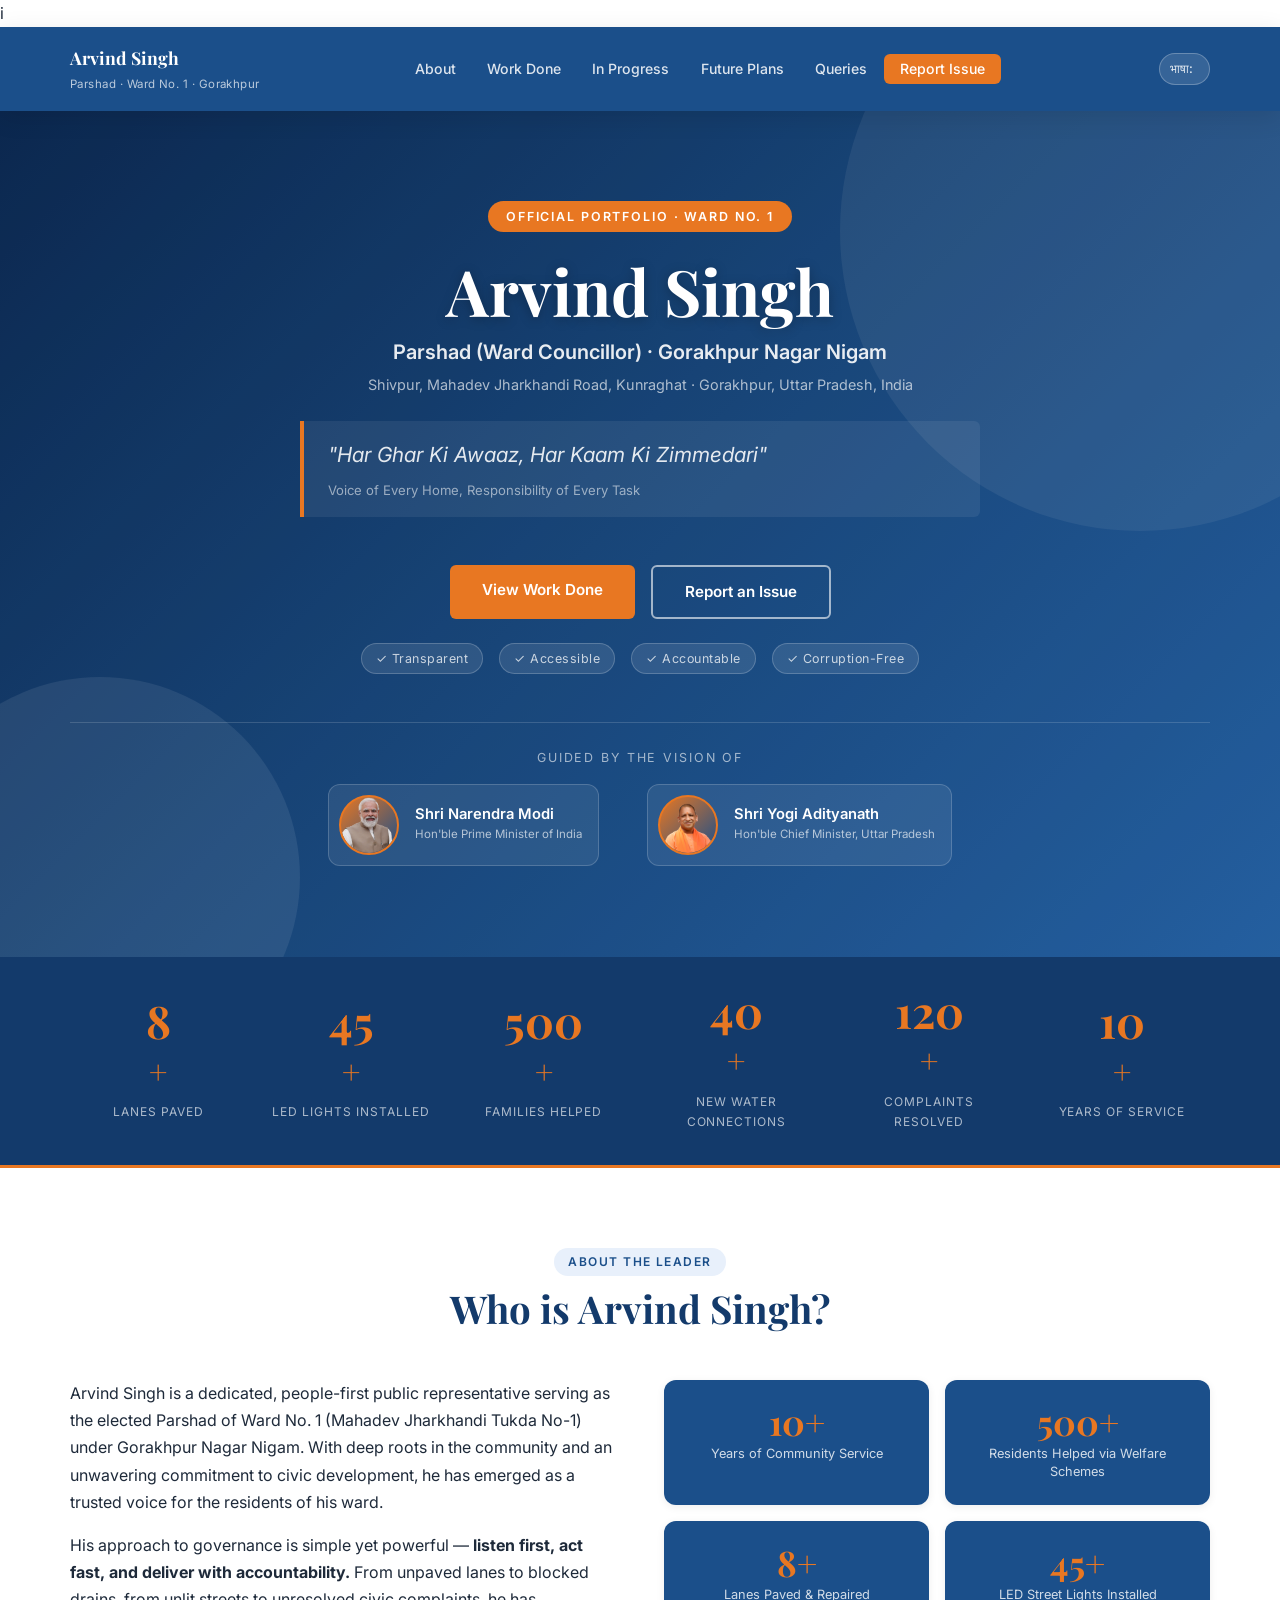
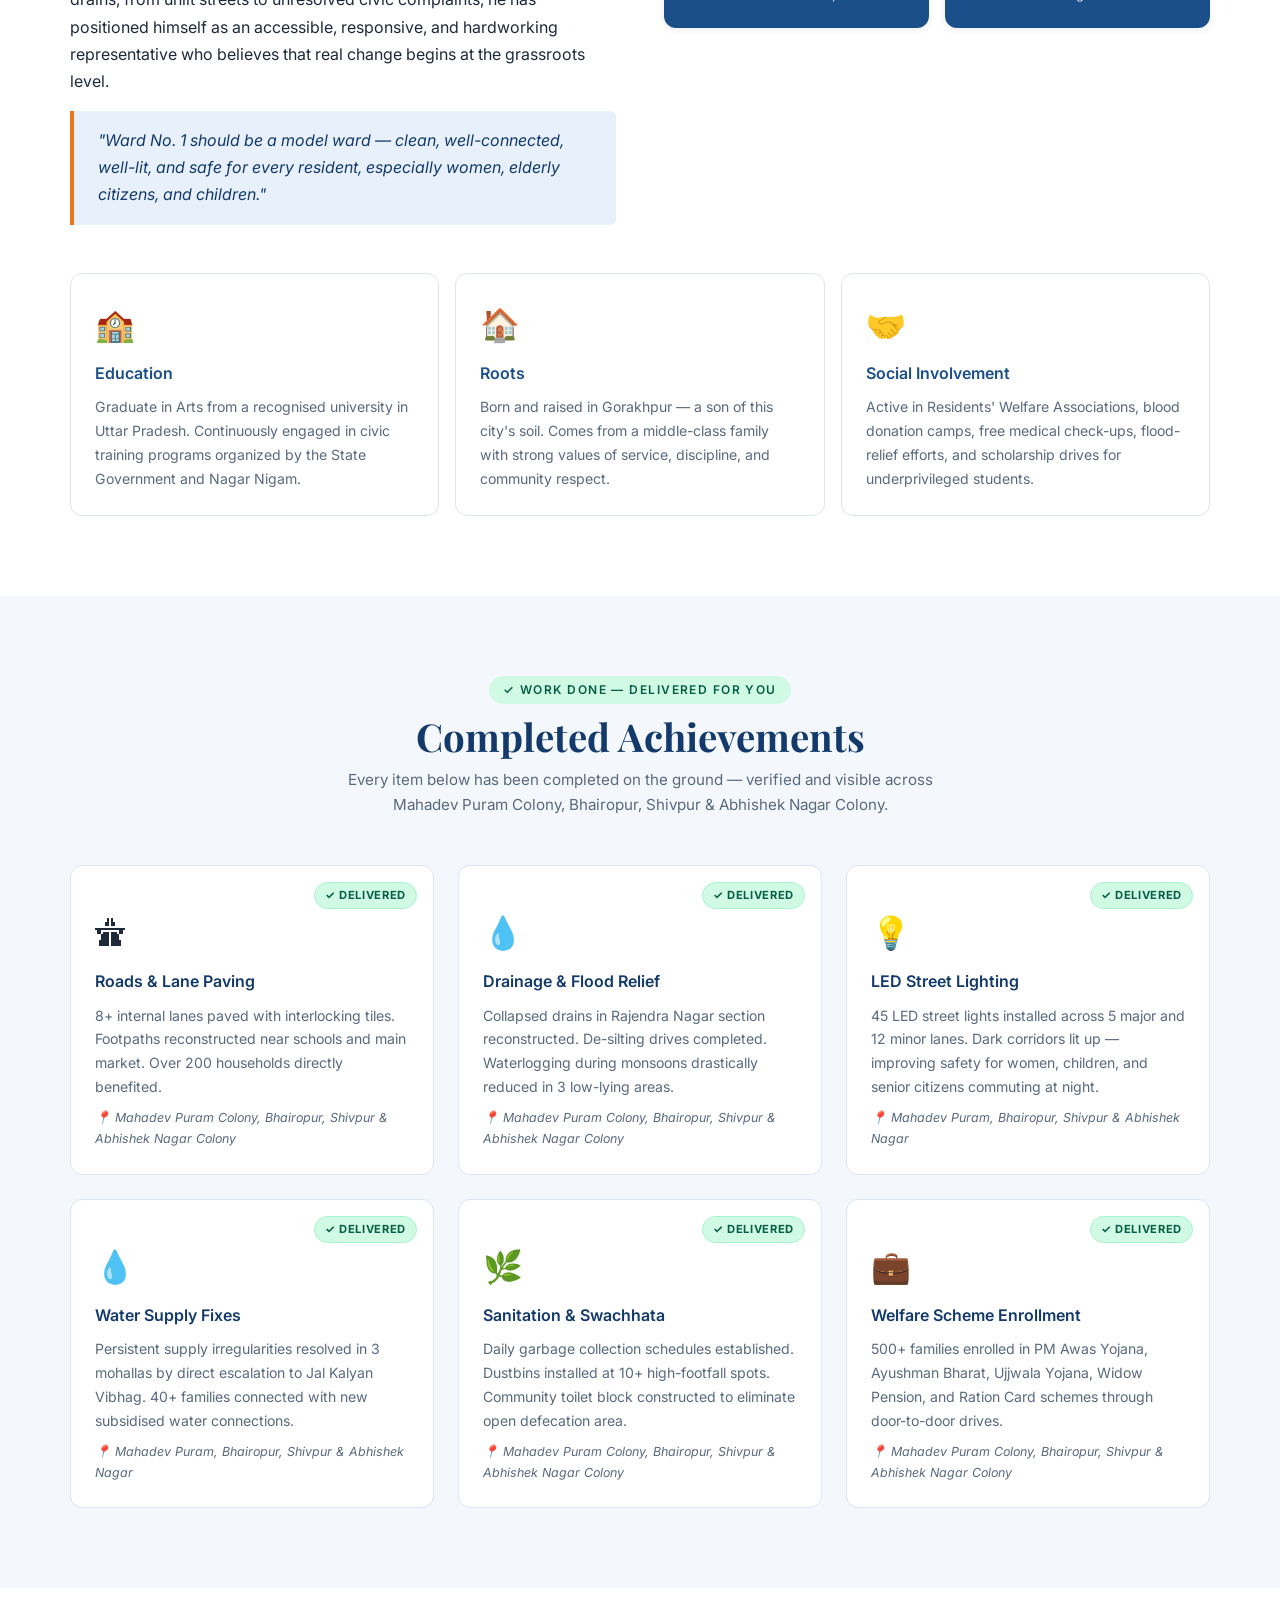
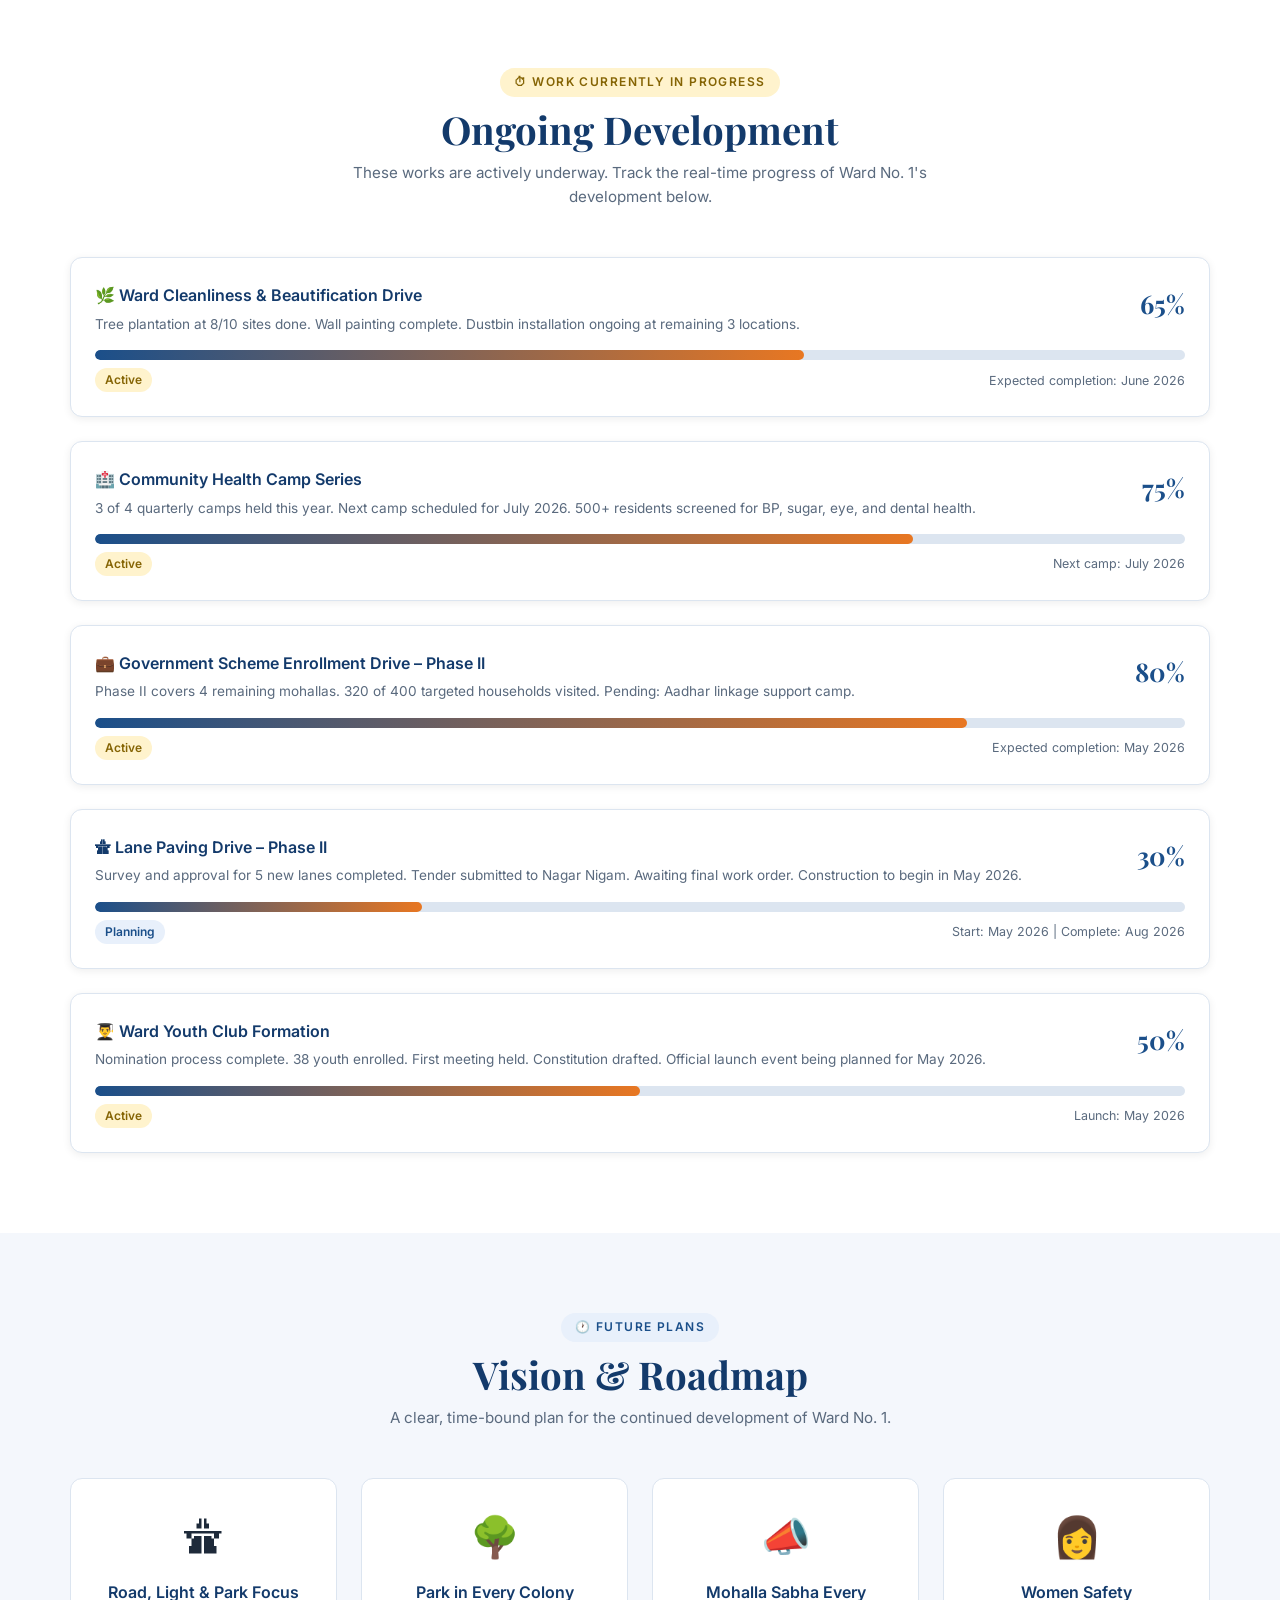
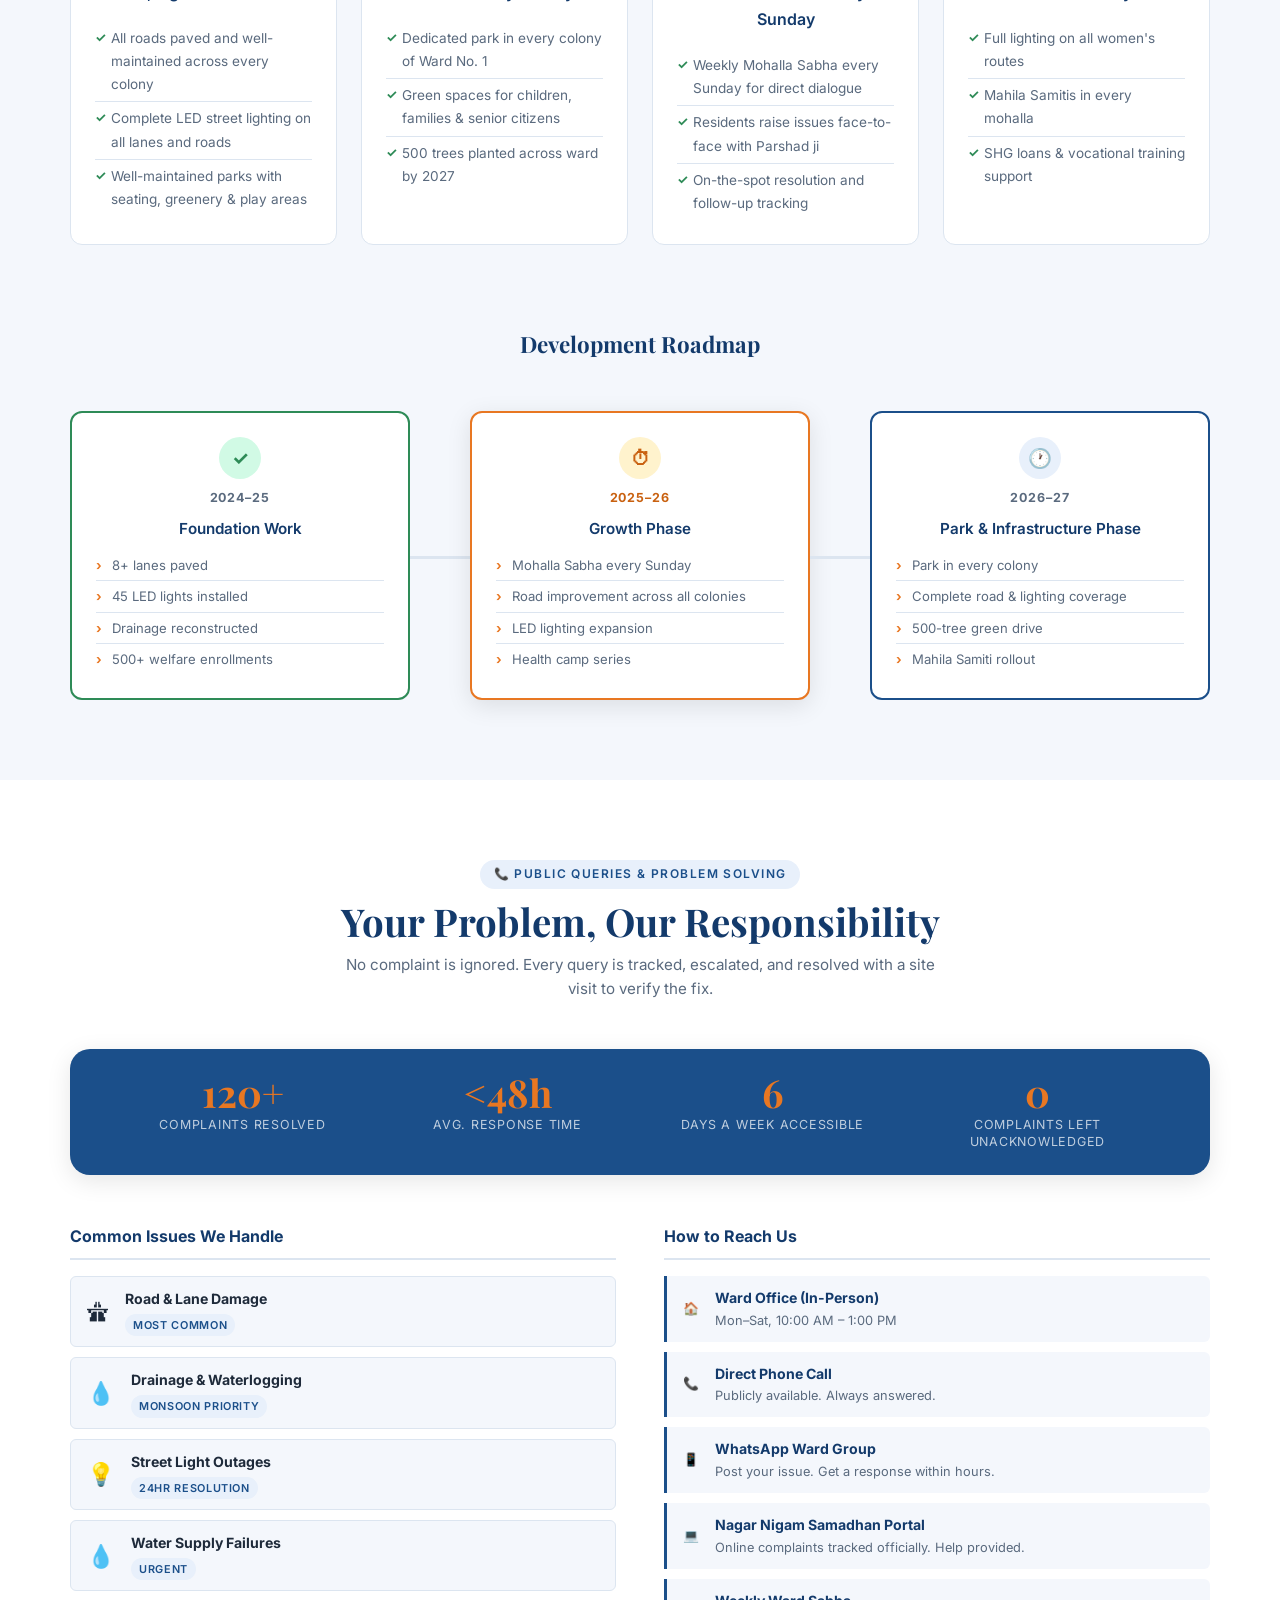
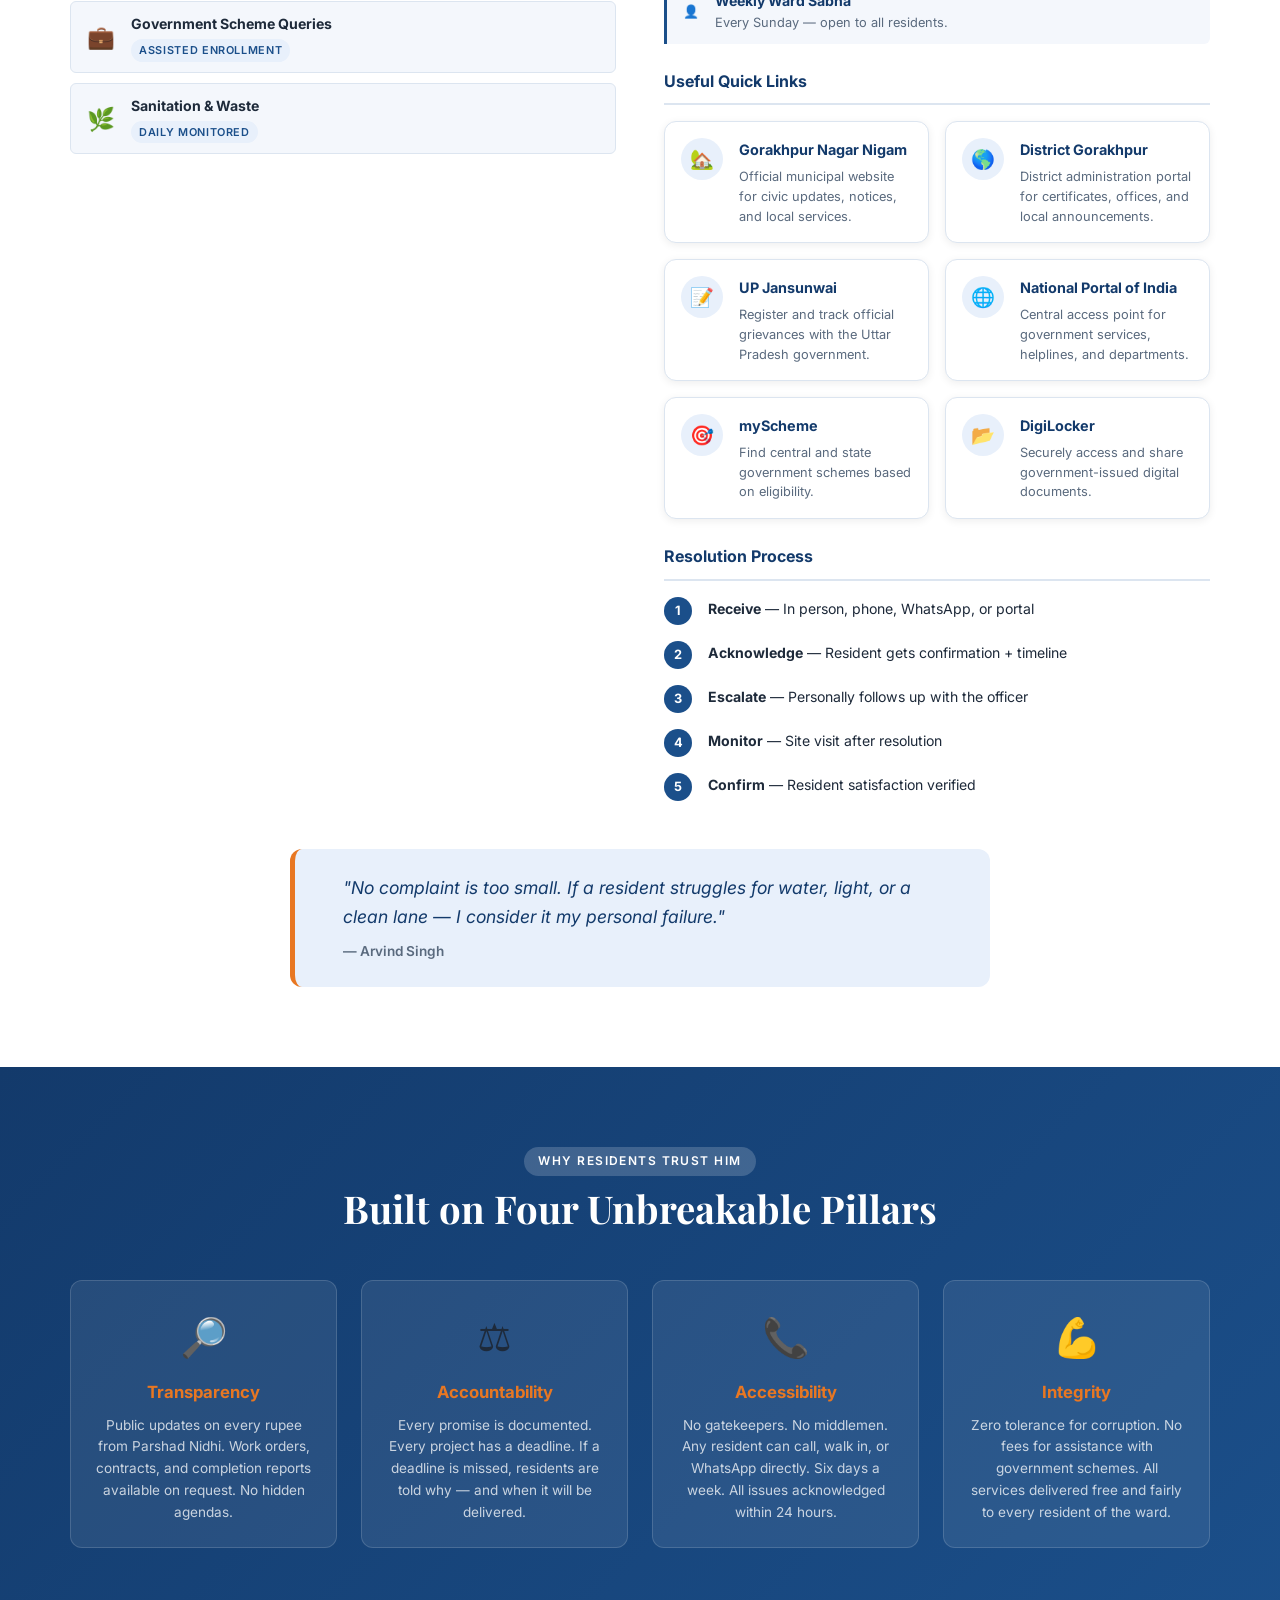
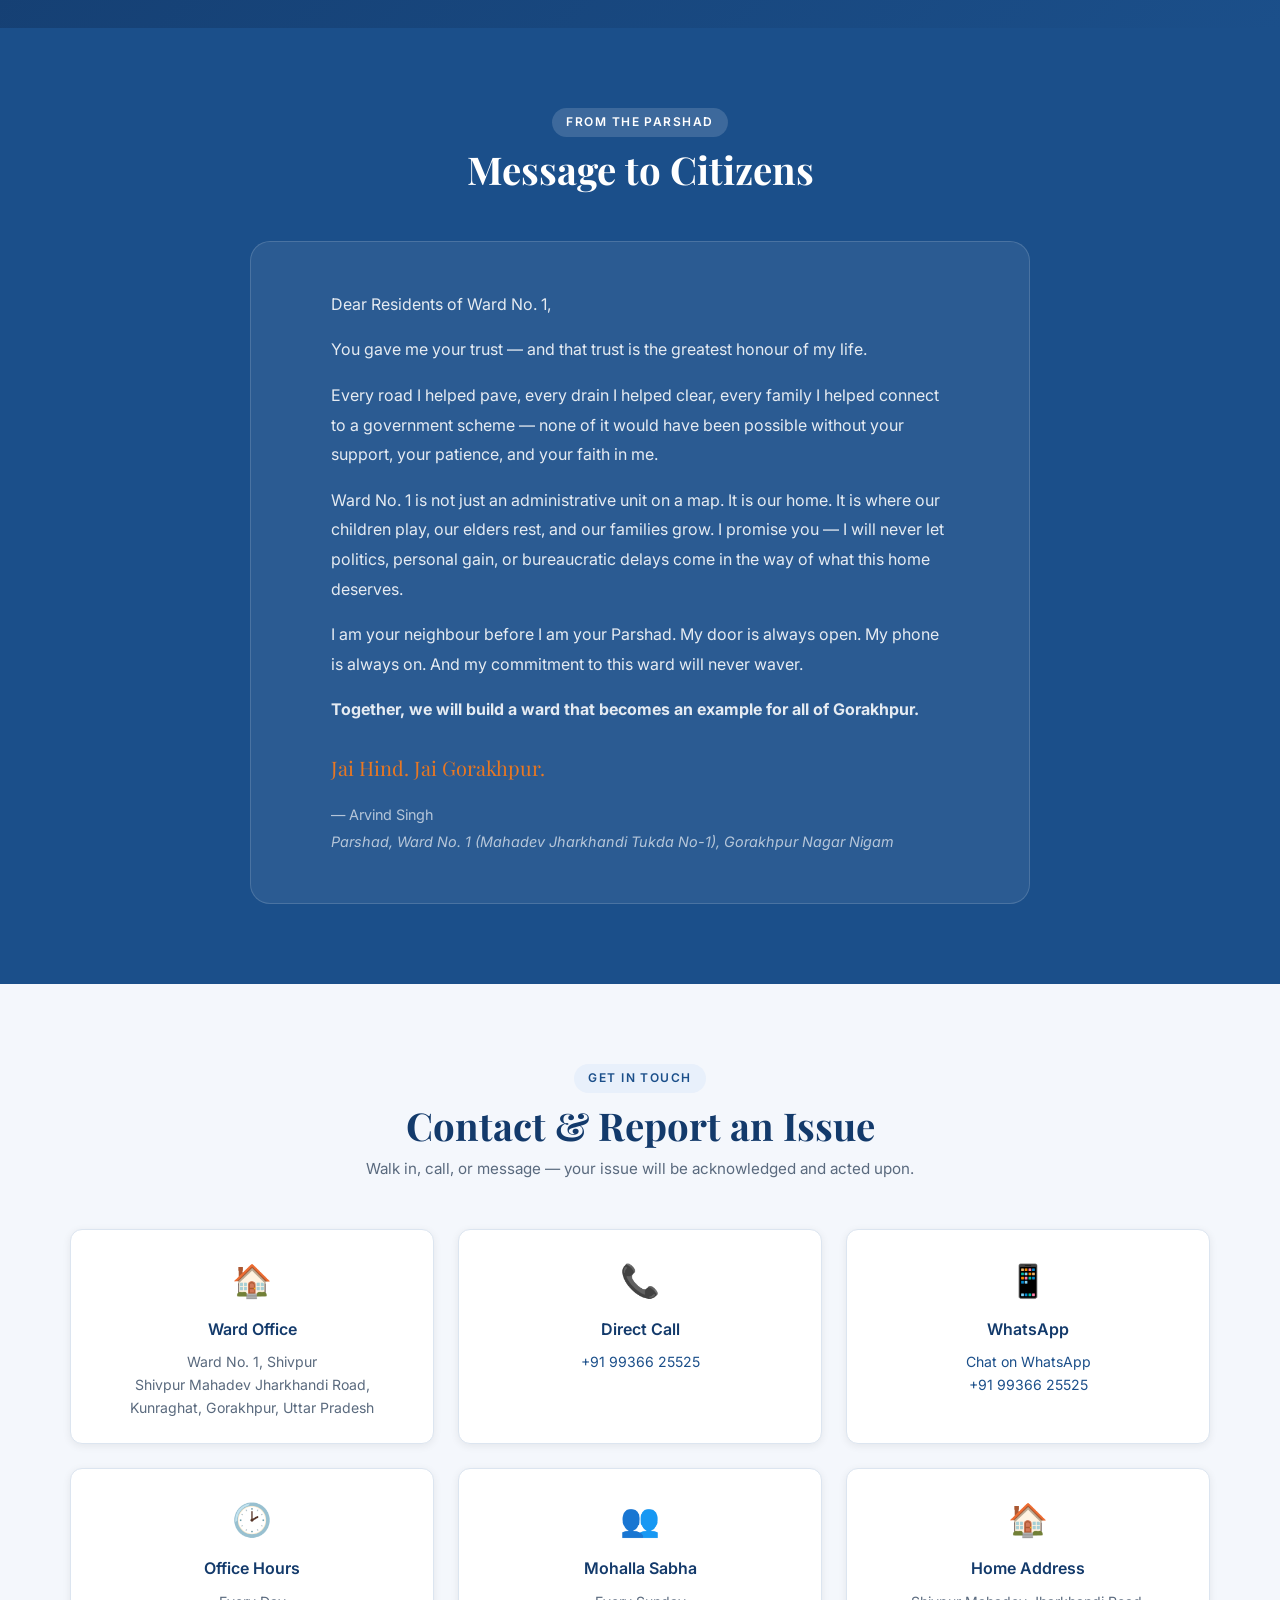
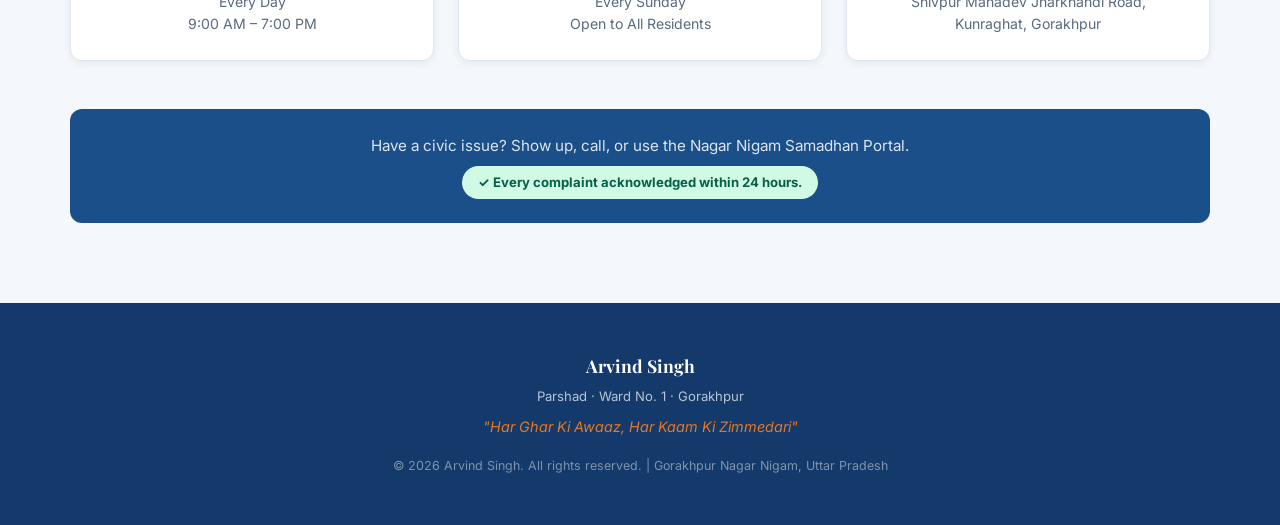
==== commit 4f8c78b9: "Enhance website content and layout: update leader name, improve contact details, add quick links, an" ====
--- a/index.html
+++ b/index.html
@@ -1,701 +1,80 @@
-<!DOCTYPE html>
+i<!DOCTYPE html>
 <html lang="en">
 <head>
   <meta charset="UTF-8" />
   <meta name="viewport" content="width=device-width, initial-scale=1.0" />
-  <meta name="description" content="Official portfolio of Arvind Kumar Singh – Parshad, Ward No. 01, Gorakhpur. See completed works, ongoing projects, future plans, and how to report issues." />
-  <title>Arvind Kumar Singh – Parshad, Ward No. 01, Gorakhpur</title>
+  <meta name="description" content="Official portfolio of Arvind Singh – Parshad, Ward No. 1 (Mahadev Jharkhandi Tukda No-1), Gorakhpur. See completed works, ongoing projects, future plans, and how to report issues." />
+  <title>Arvind Singh – Parshad, Ward No. 1, Gorakhpur</title>
   <link rel="stylesheet" href="css/style.css" />
   <link href="https://fonts.googleapis.com/css2?family=Inter:wght@400;500;600;700&family=Playfair+Display:wght@700&display=swap" rel="stylesheet" />
 </head>
 <body>
 
-  <!-- =====================
-       NAVIGATION
-  ===================== -->
-  <header class="site-header" id="top">
-    <div class="container header-inner">
-      <div class="logo">
-        <span class="logo-name">Arvind Kumar Singh</span>
-        <span class="logo-title">Parshad · Ward No. 01 · Gorakhpur</span>
-      </div>
-      <button class="nav-toggle" aria-label="Toggle navigation" aria-expanded="false">
-        <span></span><span></span><span></span>
-      </button>
-      <nav class="main-nav" id="main-nav">
-        <ul>
-          <li><a href="#about">About</a></li>
-          <li><a href="#achievements">Work Done</a></li>
-          <li><a href="#ongoing">In Progress</a></li>
-          <li><a href="#vision">Future Plans</a></li>
-          <li><a href="#queries">Queries</a></li>
-          <li><a href="#contact" class="nav-cta">Report Issue</a></li>
-        </ul>
-      </nav>
-    </div>
-  </header>
+  <!--
+    ====================================================================
+    SHELL FILE — All page content is split into /sections/*.html files.
+    The loader in js/loader.js fetches each section below and injects it
+    into its matching placeholder. To edit any section of the site, open
+    the corresponding file in /sections/ — do NOT edit this shell file
+    for content changes.
+
+    Edit the menu? → sections/header.html
+    Edit the hero? → sections/hero.html
+    Add an achievement? → sections/achievements.html
+    Add a project? → sections/ongoing.html
+    ...and so on.
+    ====================================================================
+  -->
+
+  <div data-section="header"></div>
 
   <main>
-
-    <!-- =====================
-         HERO
-    ===================== -->
-    <section class="hero" id="hero">
-      <div class="hero-overlay"></div>
-      <div class="container hero-content">
-        <p class="hero-badge">Official Portfolio · Ward No. 01</p>
-        <h1 class="hero-name">Arvind Kumar Singh</h1>
-        <p class="hero-designation">Parshad (Ward Councillor) · Gorakhpur Nagar Nigam</p>
-        <p class="hero-city">Gorakhpur, Uttar Pradesh, India</p>
-        <blockquote class="hero-slogan">
-          "Har Ghar Ki Awaaz, Har Kaam Ki Zimmedari"
-          <cite>Voice of Every Home, Responsibility of Every Task</cite>
-        </blockquote>
-        <div class="hero-actions">
-          <a href="#achievements" class="btn btn-primary">View Work Done</a>
-          <a href="#queries" class="btn btn-outline">Report an Issue</a>
-        </div>
-        <div class="hero-trust-badges">
-          <span>&#10003; Transparent</span>
-          <span>&#10003; Accessible</span>
-          <span>&#10003; Accountable</span>
-          <span>&#10003; Corruption-Free</span>
-        </div>
-      </div>
-    </section>
-
-    <!-- =====================
-         IMPACT STRIP
-    ===================== -->
-    <div class="impact-strip">
-      <div class="container impact-strip-inner">
-        <!-- Update these numbers as work grows -->
-        <div class="impact-item">
-          <span class="impact-num" data-target="8">0</span><span class="impact-plus">+</span>
-          <span class="impact-label">Lanes Paved</span>
-        </div>
-        <div class="impact-item">
-          <span class="impact-num" data-target="45">0</span><span class="impact-plus">+</span>
-          <span class="impact-label">LED Lights Installed</span>
-        </div>
-        <div class="impact-item">
-          <span class="impact-num" data-target="500">0</span><span class="impact-plus">+</span>
-          <span class="impact-label">Families Helped</span>
-        </div>
-        <div class="impact-item">
-          <span class="impact-num" data-target="40">0</span><span class="impact-plus">+</span>
-          <span class="impact-label">New Water Connections</span>
-        </div>
-        <div class="impact-item">
-          <span class="impact-num" data-target="120">0</span><span class="impact-plus">+</span>
-          <span class="impact-label">Complaints Resolved</span>
-        </div>
-        <div class="impact-item">
-          <span class="impact-num" data-target="10">0</span><span class="impact-plus">+</span>
-          <span class="impact-label">Years of Service</span>
-        </div>
-      </div>
-    </div>
-
-    <!-- =====================
-         ABOUT
-    ===================== -->
-    <section class="section" id="about">
-      <div class="container">
-        <div class="section-header">
-          <span class="section-tag">About the Leader</span>
-          <h2 class="section-title">Who is Arvind Kumar Singh?</h2>
-        </div>
-        <div class="about-grid">
-          <div class="about-text">
-            <p>
-              Arvind Kumar Singh is a dedicated, people-first public representative serving as the elected
-              Parshad of Ward No. 01 under Gorakhpur Nagar Nigam. With deep roots in the community and an
-              unwavering commitment to civic development, he has emerged as a trusted voice for the residents
-              of his ward.
-            </p>
-            <p>
-              His approach to governance is simple yet powerful —
-              <strong>listen first, act fast, and deliver with accountability.</strong>
-              From unpaved lanes to blocked drains, from unlit streets to unresolved civic complaints, he
-              has positioned himself as an accessible, responsive, and hardworking representative who
-              believes that real change begins at the grassroots level.
-            </p>
-            <blockquote class="inline-quote">
-              "Ward No. 01 should be a model ward — clean, well-connected, well-lit, and safe for every
-              resident, especially women, elderly citizens, and children."
-            </blockquote>
-          </div>
-          <div class="about-cards">
-            <div class="stat-card">
-              <span class="stat-number">10+</span>
-              <span class="stat-label">Years of Community Service</span>
-            </div>
-            <div class="stat-card">
-              <span class="stat-number">500+</span>
-              <span class="stat-label">Residents Helped via Welfare Schemes</span>
-            </div>
-            <div class="stat-card">
-              <span class="stat-number">8+</span>
-              <span class="stat-label">Lanes Paved & Repaired</span>
-            </div>
-            <div class="stat-card">
-              <span class="stat-number">45+</span>
-              <span class="stat-label">LED Street Lights Installed</span>
-            </div>
-          </div>
-        </div>
-        <div class="bg-cards-row">
-          <div class="bg-card">
-            <div class="bg-card-icon">&#127979;</div>
-            <h3>Education</h3>
-            <p>Graduate in Arts from a recognised university in Uttar Pradesh. Continuously engaged in civic training programs organized by the State Government and Nagar Nigam.</p>
-          </div>
-          <div class="bg-card">
-            <div class="bg-card-icon">&#127968;</div>
-            <h3>Roots</h3>
-            <p>Born and raised in Gorakhpur — a son of this city's soil. Comes from a middle-class family with strong values of service, discipline, and community respect.</p>
-          </div>
-          <div class="bg-card">
-            <div class="bg-card-icon">&#129309;</div>
-            <h3>Social Involvement</h3>
-            <p>Active in Residents' Welfare Associations, blood donation camps, free medical check-ups, flood-relief efforts, and scholarship drives for underprivileged students.</p>
-          </div>
-        </div>
-      </div>
-    </section>
-
-    <!-- =====================
-         ACHIEVEMENTS — WORK DONE
-    ===================== -->
-    <section class="section section-alt" id="achievements">
-      <div class="container">
-        <div class="section-header">
-          <span class="section-tag section-tag-green">&#10003; Work Done — Delivered for You</span>
-          <h2 class="section-title">Completed Achievements</h2>
-          <p class="section-sub">Every item below has been completed on the ground — verified and visible in Ward No. 01.</p>
-        </div>
-
-        <div class="achievements-grid">
-
-          <div class="achievement-item">
-            <div class="delivered-badge">&#10003; Delivered</div>
-            <div class="achievement-icon">&#128739;</div>
-            <h3>Roads & Lane Paving</h3>
-            <p>8+ internal lanes paved with interlocking tiles. Footpaths reconstructed near schools and main market. Over 200 households directly benefited.</p>
-            <div class="achievement-meta">&#128205; Western & Central Pockets, Ward 01</div>
-          </div>
-
-          <div class="achievement-item">
-            <div class="delivered-badge">&#10003; Delivered</div>
-            <div class="achievement-icon">&#128167;</div>
-            <h3>Drainage & Flood Relief</h3>
-            <p>Collapsed drains in Rajendra Nagar section reconstructed. De-silting drives completed. Waterlogging during monsoons drastically reduced in 3 low-lying areas.</p>
-            <div class="achievement-meta">&#128205; Rajendra Nagar section, Ward 01</div>
-          </div>
-
-          <div class="achievement-item">
-            <div class="delivered-badge">&#10003; Delivered</div>
-            <div class="achievement-icon">&#128161;</div>
-            <h3>LED Street Lighting</h3>
-            <p>45 LED street lights installed across 5 major and 12 minor lanes. Dark corridors lit up — improving safety for women, children, and senior citizens commuting at night.</p>
-            <div class="achievement-meta">&#128205; 17 Lanes Covered, Ward 01</div>
-          </div>
-
-          <div class="achievement-item">
-            <div class="delivered-badge">&#10003; Delivered</div>
-            <div class="achievement-icon">&#128167;</div>
-            <h3>Water Supply Fixes</h3>
-            <p>Persistent supply irregularities resolved in 3 mohallas by direct escalation to Jal Kalyan Vibhag. 40+ families connected with new subsidised water connections.</p>
-            <div class="achievement-meta">&#128205; 3 Mohallas, Ward 01</div>
-          </div>
-
-          <div class="achievement-item">
-            <div class="delivered-badge">&#10003; Delivered</div>
-            <div class="achievement-icon">&#127807;</div>
-            <h3>Sanitation & Swachhata</h3>
-            <p>Daily garbage collection schedules established. Dustbins installed at 10+ high-footfall spots. Community toilet block constructed to eliminate open defecation area.</p>
-            <div class="achievement-meta">&#128205; Ward-wide, 10+ Locations</div>
-          </div>
-
-          <div class="achievement-item">
-            <div class="delivered-badge">&#10003; Delivered</div>
-            <div class="achievement-icon">&#128188;</div>
-            <h3>Welfare Scheme Enrollment</h3>
-            <p>500+ families enrolled in PM Awas Yojana, Ayushman Bharat, Ujjwala Yojana, Widow Pension, and Ration Card schemes through door-to-door drives.</p>
-            <div class="achievement-meta">&#128205; All Mohallas, Ward 01</div>
-          </div>
-
-        </div>
-      </div>
-    </section>
-
-    <!-- =====================
-         ONGOING WORK — IN PROGRESS
-    ===================== -->
-    <section class="section" id="ongoing">
-      <div class="container">
-        <div class="section-header">
-          <span class="section-tag section-tag-amber">&#9201; Work Currently In Progress</span>
-          <h2 class="section-title">Ongoing Development</h2>
-          <p class="section-sub">These works are actively underway. Track the real-time progress of Ward No. 01's development below.</p>
-        </div>
-
-        <!-- Progress bars — update the data-progress value (0–100) to change the fill -->
-        <div class="progress-section">
-
-          <div class="progress-item">
-            <div class="progress-header">
-              <div>
-                <h3 class="progress-title">&#127807; Ward Cleanliness & Beautification Drive</h3>
-                <p class="progress-desc">Tree plantation at 8/10 sites done. Wall painting complete. Dustbin installation ongoing at remaining 3 locations.</p>
-              </div>
-              <span class="progress-pct">65%</span>
-            </div>
-            <div class="progress-bar-track">
-              <div class="progress-bar-fill" data-progress="65"></div>
-            </div>
-            <div class="progress-footer">
-              <span class="progress-status ongoing-dot">Active</span>
-              <span>Expected completion: June 2026</span>
-            </div>
-          </div>
-
-          <div class="progress-item">
-            <div class="progress-header">
-              <div>
-                <h3 class="progress-title">&#127973; Community Health Camp Series</h3>
-                <p class="progress-desc">3 of 4 quarterly camps held this year. Next camp scheduled for July 2026. 500+ residents screened for BP, sugar, eye, and dental health.</p>
-              </div>
-              <span class="progress-pct">75%</span>
-            </div>
-            <div class="progress-bar-track">
-              <div class="progress-bar-fill" data-progress="75"></div>
-            </div>
-            <div class="progress-footer">
-              <span class="progress-status ongoing-dot">Active</span>
-              <span>Next camp: July 2026</span>
-            </div>
-          </div>
-
-          <div class="progress-item">
-            <div class="progress-header">
-              <div>
-                <h3 class="progress-title">&#128188; Government Scheme Enrollment Drive – Phase II</h3>
-                <p class="progress-desc">Phase II covers 4 remaining mohallas. 320 of 400 targeted households visited. Pending: Aadhar linkage support camp.</p>
-              </div>
-              <span class="progress-pct">80%</span>
-            </div>
-            <div class="progress-bar-track">
-              <div class="progress-bar-fill" data-progress="80"></div>
-            </div>
-            <div class="progress-footer">
-              <span class="progress-status ongoing-dot">Active</span>
-              <span>Expected completion: May 2026</span>
-            </div>
-          </div>
-
-          <div class="progress-item">
-            <div class="progress-header">
-              <div>
-                <h3 class="progress-title">&#128739; Lane Paving Drive – Phase II</h3>
-                <p class="progress-desc">Survey and approval for 5 new lanes completed. Tender submitted to Nagar Nigam. Awaiting final work order. Construction to begin in May 2026.</p>
-              </div>
-              <span class="progress-pct">30%</span>
-            </div>
-            <div class="progress-bar-track">
-              <div class="progress-bar-fill" data-progress="30"></div>
-            </div>
-            <div class="progress-footer">
-              <span class="progress-status planning-dot">Planning</span>
-              <span>Start: May 2026 | Complete: Aug 2026</span>
-            </div>
-          </div>
-
-          <div class="progress-item">
-            <div class="progress-header">
-              <div>
-                <h3 class="progress-title">&#128104;&#8205;&#127891; Ward Youth Club Formation</h3>
-                <p class="progress-desc">Nomination process complete. 38 youth enrolled. First meeting held. Constitution drafted. Official launch event being planned for May 2026.</p>
-              </div>
-              <span class="progress-pct">50%</span>
-            </div>
-            <div class="progress-bar-track">
-              <div class="progress-bar-fill" data-progress="50"></div>
-            </div>
-            <div class="progress-footer">
-              <span class="progress-status ongoing-dot">Active</span>
-              <span>Launch: May 2026</span>
-            </div>
-          </div>
-
-        </div>
-      </div>
-    </section>
-
-    <!-- =====================
-         VISION & FUTURE PLANS
-    ===================== -->
-    <section class="section section-alt" id="vision">
-      <div class="container">
-        <div class="section-header">
-          <span class="section-tag">&#128336; Future Plans</span>
-          <h2 class="section-title">Vision & Roadmap</h2>
-          <p class="section-sub">A clear, time-bound plan for the continued development of Ward No. 01.</p>
-        </div>
-
-        <div class="vision-grid">
-          <div class="vision-card">
-            <div class="vision-icon">&#127981;</div>
-            <h3>Smart Ward</h3>
-            <ul>
-              <li>CCTV cameras at major junctions</li>
-              <li>Digital complaint kiosks at ward office</li>
-              <li>Smart water meters to prevent wastage</li>
-            </ul>
-          </div>
-          <div class="vision-card">
-            <div class="vision-icon">&#127807;</div>
-            <h3>Clean & Green</h3>
-            <ul>
-              <li>500 trees planted across ward by 2027</li>
-              <li>Ward-level Swachhata Committee</li>
-              <li>Zero open waste dumping drive</li>
-            </ul>
-          </div>
-          <div class="vision-card">
-            <div class="vision-icon">&#128104;&#8205;&#127891;</div>
-            <h3>Youth Engagement</h3>
-            <ul>
-              <li>Ward Youth Club fully operational</li>
-              <li>Skill development workshops via ITIs</li>
-              <li>Youth sabhas for civic decision-making</li>
-            </ul>
-          </div>
-          <div class="vision-card">
-            <div class="vision-icon">&#128105;</div>
-            <h3>Women Safety</h3>
-            <ul>
-              <li>Full lighting on all women's routes</li>
-              <li>Mahila Samitis in every mohalla</li>
-              <li>SHG loans & vocational training support</li>
-            </ul>
-          </div>
-        </div>
-
-        <!-- Roadmap Timeline -->
-        <div class="roadmap">
-          <h3 class="roadmap-title">Development Roadmap</h3>
-          <div class="roadmap-track">
-
-            <div class="roadmap-phase phase-done">
-              <div class="roadmap-marker">&#10003;</div>
-              <div class="roadmap-year">2024–25</div>
-              <div class="roadmap-content">
-                <h4>Foundation Work</h4>
-                <ul>
-                  <li>8+ lanes paved</li>
-                  <li>45 LED lights installed</li>
-                  <li>Drainage reconstructed</li>
-                  <li>500+ welfare enrollments</li>
-                </ul>
-              </div>
-            </div>
-
-            <div class="roadmap-connector"></div>
-
-            <div class="roadmap-phase phase-active">
-              <div class="roadmap-marker">&#9201;</div>
-              <div class="roadmap-year">2025–26</div>
-              <div class="roadmap-content">
-                <h4>Growth Phase</h4>
-                <ul>
-                  <li>Phase II lane paving (5 more lanes)</li>
-                  <li>Youth Club launch</li>
-                  <li>Health camp series</li>
-                  <li>Beautification drives</li>
-                </ul>
-              </div>
-            </div>
-
-            <div class="roadmap-connector"></div>
-
-            <div class="roadmap-phase phase-planned">
-              <div class="roadmap-marker">&#128336;</div>
-              <div class="roadmap-year">2026–27</div>
-              <div class="roadmap-content">
-                <h4>Smart Ward</h4>
-                <ul>
-                  <li>CCTV surveillance network</li>
-                  <li>500-tree green drive</li>
-                  <li>Digital complaint kiosks</li>
-                  <li>Mahila Samiti rollout</li>
-                </ul>
-              </div>
-            </div>
-
-          </div>
-        </div>
-
-      </div>
-    </section>
-
-    <!-- =====================
-         PUBLIC QUERIES & PROBLEM-SOLVING
-    ===================== -->
-    <section class="section" id="queries">
-      <div class="container">
-        <div class="section-header">
-          <span class="section-tag">&#128222; Public Queries & Problem Solving</span>
-          <h2 class="section-title">Your Problem, Our Responsibility</h2>
-          <p class="section-sub">No complaint is ignored. Every query is tracked, escalated, and resolved with a site visit to verify the fix.</p>
-        </div>
-
-        <!-- Query Stats Bar -->
-        <div class="query-stats-bar">
-          <div class="query-stat">
-            <span class="query-stat-num">120+</span>
-            <span class="query-stat-label">Complaints Resolved</span>
-          </div>
-          <div class="query-stat">
-            <span class="query-stat-num">&lt;48h</span>
-            <span class="query-stat-label">Avg. Response Time</span>
-          </div>
-          <div class="query-stat">
-            <span class="query-stat-num">6</span>
-            <span class="query-stat-label">Days a Week Accessible</span>
-          </div>
-          <div class="query-stat">
-            <span class="query-stat-num">0</span>
-            <span class="query-stat-label">Complaints Left Unacknowledged</span>
-          </div>
-        </div>
-
-        <div class="queries-grid">
-
-          <!-- Common Issues Handled -->
-          <div class="queries-left">
-            <h3 class="queries-subheading">Common Issues We Handle</h3>
-            <div class="issue-types">
-              <div class="issue-type">
-                <span class="issue-icon">&#128739;</span>
-                <div>
-                  <strong>Road & Lane Damage</strong>
-                  <span class="issue-tag">Most Common</span>
-                </div>
-              </div>
-              <div class="issue-type">
-                <span class="issue-icon">&#128167;</span>
-                <div>
-                  <strong>Drainage & Waterlogging</strong>
-                  <span class="issue-tag">Monsoon Priority</span>
-                </div>
-              </div>
-              <div class="issue-type">
-                <span class="issue-icon">&#128161;</span>
-                <div>
-                  <strong>Street Light Outages</strong>
-                  <span class="issue-tag">24hr Resolution</span>
-                </div>
-              </div>
-              <div class="issue-type">
-                <span class="issue-icon">&#128167;</span>
-                <div>
-                  <strong>Water Supply Failures</strong>
-                  <span class="issue-tag">Urgent</span>
-                </div>
-              </div>
-              <div class="issue-type">
-                <span class="issue-icon">&#128188;</span>
-                <div>
-                  <strong>Government Scheme Queries</strong>
-                  <span class="issue-tag">Assisted Enrollment</span>
-                </div>
-              </div>
-              <div class="issue-type">
-                <span class="issue-icon">&#127807;</span>
-                <div>
-                  <strong>Sanitation & Waste</strong>
-                  <span class="issue-tag">Daily Monitored</span>
-                </div>
-              </div>
-            </div>
-          </div>
-
-          <!-- How to Reach + Process -->
-          <div class="queries-right">
-            <h3 class="queries-subheading">How to Reach Us</h3>
-            <div class="reach-channels">
-              <div class="reach-channel">
-                <span class="reach-icon">&#127968;</span>
-                <div>
-                  <strong>Ward Office (In-Person)</strong>
-                  <span>Mon–Sat, 10:00 AM – 1:00 PM</span>
-                </div>
-              </div>
-              <div class="reach-channel">
-                <span class="reach-icon">&#128222;</span>
-                <div>
-                  <strong>Direct Phone Call</strong>
-                  <span>Publicly available. Always answered.</span>
-                </div>
-              </div>
-              <div class="reach-channel">
-                <span class="reach-icon">&#128241;</span>
-                <div>
-                  <strong>WhatsApp Ward Group</strong>
-                  <span>Post your issue. Get a response within hours.</span>
-                </div>
-              </div>
-              <div class="reach-channel">
-                <span class="reach-icon">&#128187;</span>
-                <div>
-                  <strong>Nagar Nigam Samadhan Portal</strong>
-                  <span>Online complaints tracked officially. Help provided.</span>
-                </div>
-              </div>
-              <div class="reach-channel">
-                <span class="reach-icon">&#128100;</span>
-                <div>
-                  <strong>Weekly Ward Sabha</strong>
-                  <span>Every Sunday — open to all residents.</span>
-                </div>
-              </div>
-            </div>
-
-            <h3 class="queries-subheading" style="margin-top:1.5rem;">Resolution Process</h3>
-            <ol class="steps-list">
-              <li><span class="step-num">1</span><div><strong>Receive</strong> — In person, phone, WhatsApp, or portal</div></li>
-              <li><span class="step-num">2</span><div><strong>Acknowledge</strong> — Resident gets confirmation + timeline</div></li>
-              <li><span class="step-num">3</span><div><strong>Escalate</strong> — Personally follows up with the officer</div></li>
-              <li><span class="step-num">4</span><div><strong>Monitor</strong> — Site visit after resolution</div></li>
-              <li><span class="step-num">5</span><div><strong>Confirm</strong> — Resident satisfaction verified</div></li>
-            </ol>
-          </div>
-
-        </div>
-
-        <blockquote class="query-quote">
-          "No complaint is too small. If a resident struggles for water, light, or a clean lane — I consider it my personal failure."
-          <cite>— Arvind Kumar Singh</cite>
-        </blockquote>
-
-      </div>
-    </section>
-
-    <!-- =====================
-         TRUST PILLARS
-    ===================== -->
-    <section class="section trust-section">
-      <div class="container">
-        <div class="section-header">
-          <span class="section-tag section-tag-white">Why Residents Trust Him</span>
-          <h2 class="section-title" style="color:#fff;">Built on Four Unbreakable Pillars</h2>
-        </div>
-        <div class="trust-grid">
-
-          <div class="trust-card">
-            <div class="trust-icon">&#128270;</div>
-            <h3>Transparency</h3>
-            <p>Public updates on every rupee from Parshad Nidhi. Work orders, contracts, and completion reports available on request. No hidden agendas.</p>
-          </div>
-
-          <div class="trust-card">
-            <div class="trust-icon">&#9878;</div>
-            <h3>Accountability</h3>
-            <p>Every promise is documented. Every project has a deadline. If a deadline is missed, residents are told why — and when it will be delivered.</p>
-          </div>
-
-          <div class="trust-card">
-            <div class="trust-icon">&#128222;</div>
-            <h3>Accessibility</h3>
-            <p>No gatekeepers. No middlemen. Any resident can call, walk in, or WhatsApp directly. Six days a week. All issues acknowledged within 24 hours.</p>
-          </div>
-
-          <div class="trust-card">
-            <div class="trust-icon">&#128170;</div>
-            <h3>Integrity</h3>
-            <p>Zero tolerance for corruption. No fees for assistance with government schemes. All services delivered free and fairly to every resident of the ward.</p>
-          </div>
-
-        </div>
-      </div>
-    </section>
-
-    <!-- =====================
-         MESSAGE TO CITIZENS
-    ===================== -->
-    <section class="section message-section">
-      <div class="container">
-        <div class="section-header">
-          <span class="section-tag">From the Parshad</span>
-          <h2 class="section-title">Message to Citizens</h2>
-        </div>
-        <div class="message-box">
-          <p>Dear Residents of Ward No. 01,</p>
-          <p>You gave me your trust — and that trust is the greatest honour of my life.</p>
-          <p>Every road I helped pave, every drain I helped clear, every family I helped connect to a government scheme — none of it would have been possible without your support, your patience, and your faith in me.</p>
-          <p>Ward No. 01 is not just an administrative unit on a map. It is our home. It is where our children play, our elders rest, and our families grow. I promise you — I will never let politics, personal gain, or bureaucratic delays come in the way of what this home deserves.</p>
-          <p>I am your neighbour before I am your Parshad. My door is always open. My phone is always on. And my commitment to this ward will never waver.</p>
-          <p><strong>Together, we will build a ward that becomes an example for all of Gorakhpur.</strong></p>
-          <p class="message-sign">Jai Hind. Jai Gorakhpur.</p>
-          <p class="message-author">— Arvind Kumar Singh<br/><em>Parshad, Ward No. 01, Gorakhpur Nagar Nigam</em></p>
-        </div>
-      </div>
-    </section>
-
-    <!-- =====================
-         CONTACT
-    ===================== -->
-    <section class="section section-alt" id="contact">
-      <div class="container">
-        <div class="section-header">
-          <span class="section-tag">Get In Touch</span>
-          <h2 class="section-title">Contact & Report an Issue</h2>
-          <p class="section-sub">Walk in, call, or message — your issue will be acknowledged and acted upon.</p>
-        </div>
-        <div class="contact-grid">
-          <div class="contact-card">
-            <div class="contact-icon">&#127968;</div>
-            <h3>Ward Office</h3>
-            <p>Ward No. 01, Gorakhpur Nagar Nigam<br/>Gorakhpur, Uttar Pradesh – 273001</p>
-          </div>
-          <div class="contact-card">
-            <div class="contact-icon">&#128337;</div>
-            <h3>Office Hours</h3>
-            <p>Monday – Saturday<br/>10:00 AM – 1:00 PM</p>
-          </div>
-          <div class="contact-card">
-            <div class="contact-icon">&#128101;</div>
-            <h3>Weekly Ward Sabha</h3>
-            <p>Every Sunday<br/>Open to All Residents</p>
-          </div>
-        </div>
-        <div class="contact-cta">
-          <p>Have a civic issue? Show up, call, or use the Nagar Nigam Samadhan Portal.</p>
-          <span class="contact-promise">&#10003; Every complaint acknowledged within 24 hours.</span>
-        </div>
-      </div>
-    </section>
-
+    <div data-section="hero"></div>
+    <div data-section="impact-strip"></div>
+    <div data-section="about"></div>
+    <div data-section="achievements"></div>
+    <div data-section="ongoing"></div>
+    <div data-section="vision"></div>
+    <div data-section="queries"></div>
+    <div data-section="trust"></div>
+    <div data-section="message"></div>
+    <div data-section="contact"></div>
   </main>
 
-  <!-- =====================
-       FOOTER
-  ===================== -->
-  <footer class="site-footer">
-    <div class="container footer-inner">
-      <div class="footer-brand">
-        <strong>Arvind Kumar Singh</strong>
-        <span>Parshad · Ward No. 01 · Gorakhpur</span>
-      </div>
-      <p class="footer-slogan">"Har Ghar Ki Awaaz, Har Kaam Ki Zimmedari"</p>
-      <p class="footer-note">&#169; 2026 Arvind Kumar Singh. All rights reserved. | Gorakhpur Nagar Nigam, Uttar Pradesh</p>
-    </div>
-  </footer>
+  <div data-section="footer"></div>
 
+  <!-- Global UI elements (not part of any section) -->
   <a href="#top" class="back-to-top" id="backToTop" aria-label="Back to top">&#8679;</a>
 
-  <script src="js/main.js"></script>
+  <!-- Google Translate (English ↔ Hindi).
+       Sections are injected async by loader.js, so the mount div
+       inside sections/header.html may not exist when the library
+       loads. We poll briefly until it's in the DOM. -->
+  <script>
+    let __gtLibReady = false;
+    function googleTranslateElementInit() {
+      __gtLibReady = true;
+      __tryInitTranslate();
+    }
+    function __tryInitTranslate() {
+      if (!__gtLibReady) return;
+      const el = document.getElementById('google_translate_element');
+      if (!el) { setTimeout(__tryInitTranslate, 100); return; }
+      if (el.dataset.gtInit) return;
+      el.dataset.gtInit = '1';
+      // Default layout renders a native <select class="goog-te-combo"> —
+      // that's what the CSS in style.css is styling. Do NOT pass
+      // InlineLayout.SIMPLE here; it produces a different widget.
+      new google.translate.TranslateElement({
+        pageLanguage: 'en',
+        includedLanguages: 'en,hi',
+        autoDisplay: false
+      }, 'google_translate_element');
+    }
+  </script>
+  <script src="https://translate.google.com/translate_a/element.js?cb=googleTranslateElementInit"></script>
+
+  <!-- Loader: fetches all sections, then boots main.js -->
+  <script src="js/loader.js"></script>
 </body>
 </html>
--- a/css/style.css
+++ b/css/style.css
@@ -826,6 +826,96 @@
   letter-spacing: 0.04em;
 }
 
+/* Leadership inspiration strip in hero */
+.hero-leaders {
+  margin-top: var(--space-lg);
+  padding-top: var(--space-md);
+  border-top: 1px solid rgba(255,255,255,0.15);
+}
+
+.hero-leaders-label {
+  font-size: 0.78rem;
+  text-transform: uppercase;
+  letter-spacing: 0.15em;
+  color: rgba(255,255,255,0.60);
+  margin-bottom: var(--space-sm);
+  text-align: center;
+}
+
+.hero-leaders-row {
+  display: flex;
+  gap: var(--space-lg);
+  justify-content: center;
+  flex-wrap: wrap;
+}
+
+.leader-card {
+  display: flex;
+  align-items: center;
+  gap: var(--space-sm);
+  background: rgba(255,255,255,0.08);
+  border: 1px solid rgba(255,255,255,0.18);
+  border-radius: var(--radius-md);
+  padding: 10px 16px 10px 10px;
+  transition: background var(--transition), transform var(--transition);
+}
+
+.leader-card:hover {
+  background: rgba(255,255,255,0.14);
+  transform: translateY(-2px);
+}
+
+.leader-photo {
+  width: 60px;
+  height: 60px;
+  border-radius: 50%;
+  overflow: hidden;
+  border: 2px solid var(--color-accent);
+  background: linear-gradient(135deg, #e87722, #1B4F8A);
+  flex-shrink: 0;
+  display: flex;
+  align-items: center;
+  justify-content: center;
+}
+
+.leader-photo img {
+  width: 100%;
+  height: 100%;
+  object-fit: cover;
+  display: block;
+}
+
+/* Fallback when image is missing — shows a styled initials badge */
+.leader-photo.no-img::before {
+  content: '\1F464';           /* silhouette icon */
+  font-size: 1.8rem;
+  color: #fff;
+}
+
+.leader-info {
+  text-align: left;
+}
+
+.leader-info strong {
+  display: block;
+  color: #fff;
+  font-size: 0.92rem;
+  font-weight: 600;
+  line-height: 1.2;
+}
+
+.leader-info span {
+  display: block;
+  color: rgba(255,255,255,0.65);
+  font-size: 0.72rem;
+  margin-top: 2px;
+}
+
+@media (max-width: 600px) {
+  .hero-leaders-row { flex-direction: column; align-items: center; gap: var(--space-sm); }
+  .leader-card { width: 100%; max-width: 320px; }
+}
+
 /* Nav CTA button */
 .main-nav a.nav-cta {
   background: var(--color-accent);
@@ -1245,6 +1335,58 @@
 .reach-channel span {
   font-size: 0.8rem;
   color: var(--color-text-muted);
+}
+
+.quick-links-grid {
+  display: grid;
+  grid-template-columns: 1fr 1fr;
+  gap: var(--space-sm);
+  margin-bottom: var(--space-md);
+}
+
+.quick-link-card {
+  display: flex;
+  align-items: flex-start;
+  gap: var(--space-sm);
+  background: var(--color-bg);
+  border: 1px solid var(--color-border);
+  border-radius: var(--radius-md);
+  padding: var(--space-sm);
+  box-shadow: var(--shadow-sm);
+  transition: transform var(--transition), box-shadow var(--transition), border-color var(--transition);
+}
+
+.quick-link-card:hover {
+  transform: translateY(-3px);
+  box-shadow: var(--shadow-md);
+  border-color: var(--color-primary);
+}
+
+.quick-link-icon {
+  width: 42px;
+  height: 42px;
+  flex-shrink: 0;
+  border-radius: 50%;
+  display: flex;
+  align-items: center;
+  justify-content: center;
+  background: var(--color-primary-light);
+  color: var(--color-primary);
+  font-size: 1.2rem;
+}
+
+.quick-link-card strong {
+  display: block;
+  font-size: 0.9rem;
+  color: var(--color-primary-dark);
+  margin-bottom: 4px;
+}
+
+.quick-link-card span:last-child {
+  display: block;
+  font-size: 0.8rem;
+  color: var(--color-text-muted);
+  line-height: 1.55;
 }
 
 .query-quote {
@@ -1358,9 +1500,74 @@
 @media (max-width: 600px) {
   .query-stats-bar       { grid-template-columns: repeat(2, 1fr); padding: var(--space-sm); }
   .trust-grid            { grid-template-columns: 1fr; }
+  .quick-links-grid      { grid-template-columns: 1fr; }
   .hero-actions          { flex-direction: column; align-items: center; }
   .hero-trust-badges     { gap: var(--space-xs); }
   .impact-strip-inner    { gap: var(--space-xs); }
   .impact-item           { min-width: 80px; }
 }
 
+/* ── LANGUAGE SWITCHER (English / Hindi) ───────────────────
+   Lives inside the sticky site header (top-right). Wraps
+   Google Translate's injected <select> so it matches the
+   dark-blue header. */
+.lang-switcher {
+  display: flex;
+  align-items: center;
+  gap: 6px;
+  margin-left: var(--space-sm);
+  padding: 4px 10px;
+  background: rgba(255, 255, 255, 0.12);
+  border: 1px solid rgba(255, 255, 255, 0.25);
+  border-radius: 999px;
+  font-family: var(--font-main);
+  font-size: 0.78rem;
+  font-weight: 500;
+  color: #ffffff;
+  white-space: nowrap;
+}
+.lang-switcher__label {
+  color: rgba(255, 255, 255, 0.85);
+}
+.lang-switcher .goog-te-gadget {
+  font-family: var(--font-main) !important;
+  font-size: 0 !important;          /* hides "Powered by" text nodes */
+  color: transparent !important;
+  line-height: 1 !important;
+}
+/* Hide attribution spans/links but NOT the select itself. */
+.lang-switcher .goog-te-gadget > span,
+.lang-switcher .goog-logo-link,
+.lang-switcher .goog-te-gadget img {
+  display: none !important;
+}
+.lang-switcher .goog-te-gadget .goog-te-combo {
+  display: inline-block !important;
+  margin: 0 !important;
+  padding: 3px 6px;
+  border: 1px solid rgba(255, 255, 255, 0.35);
+  border-radius: var(--radius-sm);
+  background: #ffffff;
+  color: var(--color-primary-dark);
+  font-family: var(--font-main);
+  font-size: 0.78rem;
+  font-weight: 600;
+  cursor: pointer;
+  outline: none;
+}
+.lang-switcher .goog-te-gadget .goog-te-combo:hover {
+  border-color: var(--color-accent);
+}
+
+/* Stop Google Translate from shoving the page down with its top banner */
+body { top: 0 !important; }
+.goog-te-banner-frame.skiptranslate { display: none !important; }
+.skiptranslate > iframe { display: none !important; }
+
+@media (max-width: 900px) {
+  .lang-switcher              { margin-left: auto; margin-right: var(--space-xs); }
+}
+@media (max-width: 600px) {
+  .lang-switcher              { padding: 3px 8px; font-size: 0.72rem; }
+  .lang-switcher__label       { display: none; }
+}
